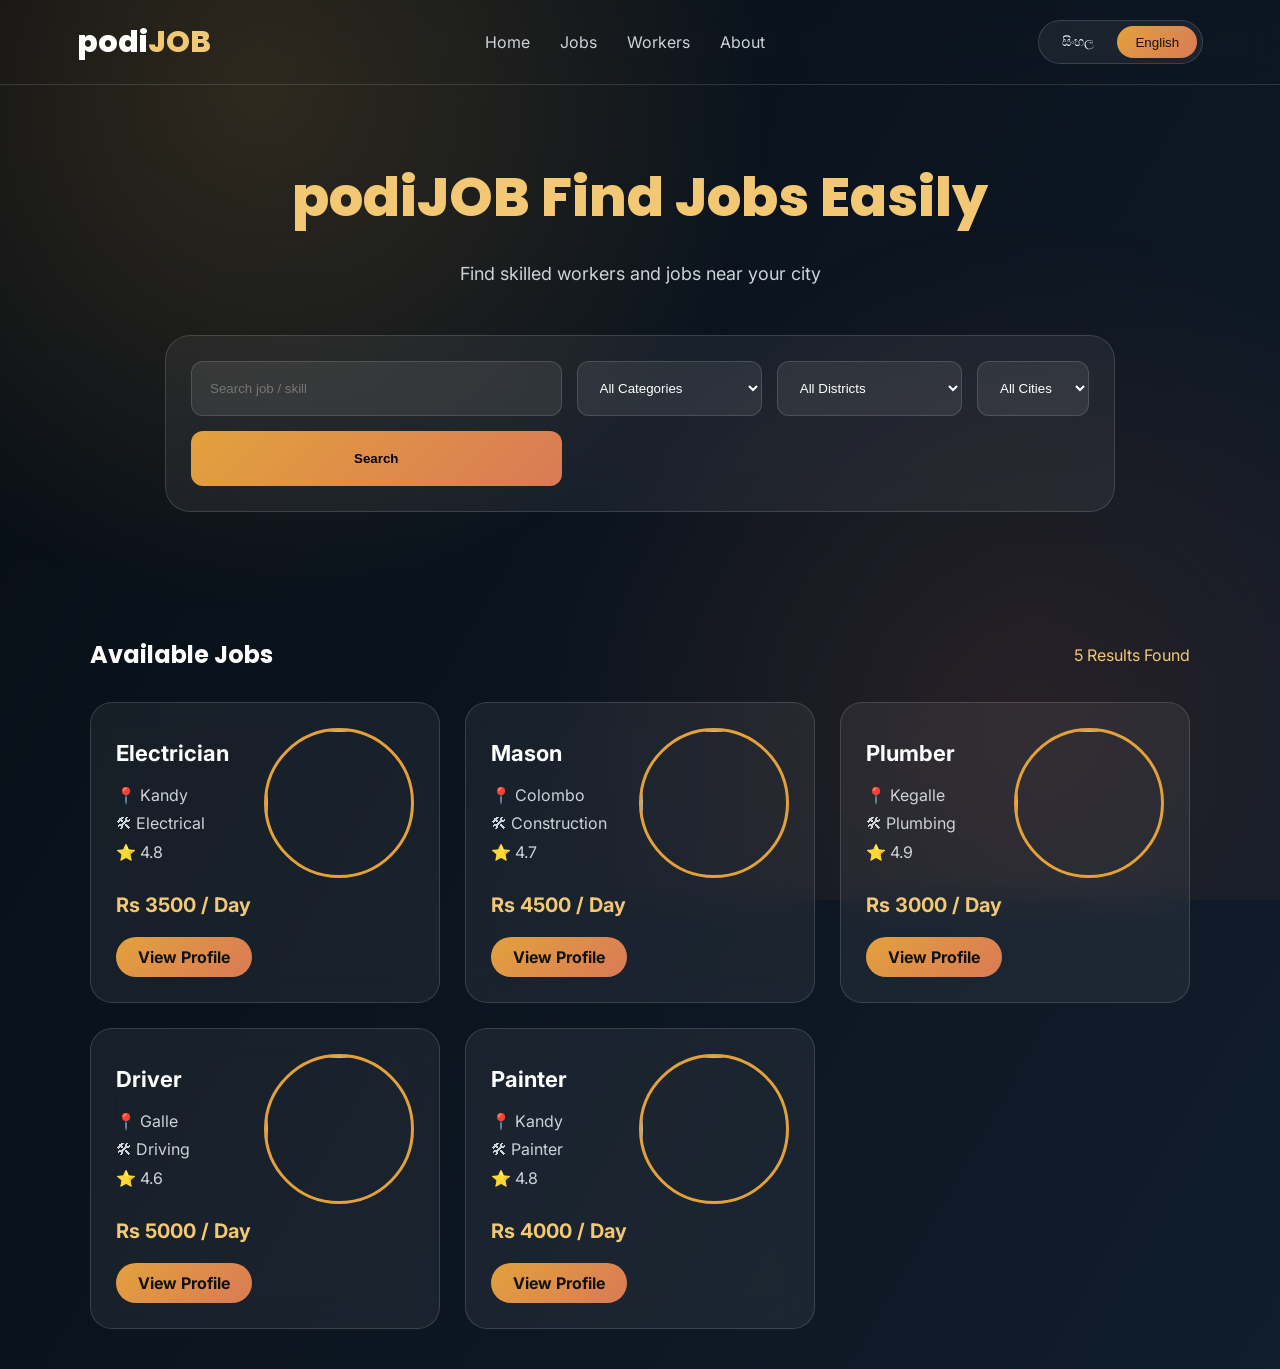
==== index.html @ 26d43921 "ok" ====
<!DOCTYPE html>
<html lang="en">

<head>

    <meta charset="UTF-8">
    <meta name="viewport" content="width=device-width, initial-scale=1.0">

    <title>PodiJob | Find Skilled Workers</title>


    <link rel="preconnect" href="https://fonts.googleapis.com">
    <link rel="preconnect" href="https://fonts.gstatic.com" crossorigin>

    <link
        href="https://fonts.googleapis.com/css2?family=Inter:wght@400;500;600;700&family=Noto+Sans+Sinhala:wght@400;500;600;700;800&family=Poppins:wght@600;700;800&display=swap"
        rel="stylesheet">

        <link rel="icon" type="image/svg+xml" href="logo.svg">

    <style>
        :root {

            --navy: #070d14;
            --navy2: #101d2c;

            --ivory: #f6f2e9;
            --soft: #cdd3d9;

            --amber: #e3a13c;
            --amber-light: #f3c874;

            --brick: #bf5535;

            --border: rgba(255, 255, 255, .14);

        }


        * {

            margin: 0;
            padding: 0;
            box-sizing: border-box;

        }


        body {

            min-height: 100vh;

            font-family: Inter, "Noto Sans Sinhala", sans-serif;

            color: white;

            background:
                linear-gradient(120deg,
                    #070d14,
                    #101d2c);

        }



        body::before {

            content: "";

            position: fixed;

            inset: 0;

            background:
                radial-gradient(circle at 20% 10%,
                    rgba(227, 161, 60, .18),
                    transparent 40%),

                radial-gradient(circle at 80% 80%,
                    rgba(191, 85, 53, .15),
                    transparent 40%);

            z-index: -1;

        }



        /* NAVBAR */


        .navbar {

            height: 85px;

            display: flex;

            align-items: center;

            justify-content: space-between;

            padding: 0 clamp(20px, 6vw, 80px);

            border-bottom: 1px solid var(--border);

            backdrop-filter: blur(15px);

        }



        .logo {

            font-family: Poppins;

            font-size: 30px;

            font-weight: 800;

        }


        .logo span {

            color: var(--amber-light);

        }



        .nav-links {

            display: flex;

            gap: 30px;

        }


        .nav-links a {

            color: var(--soft);

            text-decoration: none;

            transition: .3s;

        }


        .nav-links a:hover {

            color: var(--amber-light);

        }



        .lang {

            display: flex;

            gap: 5px;

            background: rgba(255, 255, 255, .06);

            padding: 5px;

            border-radius: 50px;

            border: 1px solid var(--border);

        }



        .lang button {

            border: none;

            background: none;

            color: white;

            padding: 8px 18px;

            border-radius: 50px;

            cursor: pointer;

        }



        .lang button.active {

            background: linear-gradient(135deg,
                    var(--amber),
                    #d97a56);

            color: #111;

        }




        /* HERO */


        .hero {

            text-align: center;

            padding: 70px 20px 40px;

        }


        .hero h1 {

            font-family: Poppins;

            font-size: clamp(35px, 5vw, 55px);

            font-weight: 800;

        }


        .hero h1 span {

            color: var(--amber-light);

        }



        .hero p {

            margin-top: 20px;

            font-size: 18px;

            color: var(--soft);

            line-height: 1.8;

        }




        /* SEARCH */


        .search-panel {

            max-width: 950px;

            margin: 45px auto;

            padding: 25px;

            display: grid;

            grid-template-columns: 2fr 1fr 1fr auto;

            gap: 15px;

            background: rgba(255, 255, 255, .06);

            border: 1px solid var(--border);

            border-radius: 25px;

            backdrop-filter: blur(20px);

        }



        .search-panel input,
        .search-panel select {

            height: 55px;

            padding: 0 18px;

            border-radius: 12px;

            border: 1px solid var(--border);

            background: rgba(255, 255, 255, .08);

            color: white;

            outline: none;

        }



        .search-panel option {

            background: #101d2c;

        }



        .search-btn {

            height: 55px;

            padding: 0 30px;

            border: none;

            border-radius: 12px;

            cursor: pointer;

            font-weight: 700;

            background: linear-gradient(135deg,
                    var(--amber),
                    #d97a56);

        }




        /* RESULTS */


        .results-section {

            padding: 40px clamp(20px, 7vw, 90px);

        }



        .result-header {

            display: flex;

            justify-content: space-between;

            align-items: center;

            margin-bottom: 30px;

        }


        .result-header h2 {

            font-family: Poppins;

        }



        .result-count {

            color: var(--amber-light);

        }




        .jobs-grid {

            display: grid;

            grid-template-columns: repeat(3, 1fr);

            gap: 25px;

        }




        .job-card {

            padding: 25px;

            background: rgba(255, 255, 255, .06);

            border: 1px solid var(--border);

            border-radius: 22px;

            backdrop-filter: blur(15px);

        }



        /* IMAGE RIGHT SIDE */


        .job-top {

            display: flex;

            justify-content: space-between;

            align-items: center;

            gap: 15px;

        }



        .job-info {

            flex: 1;

        }



        .job-card h3 {

            font-size: 22px;

        }



        .worker-image {

            width: 150px;

            height: 150px;

            border-radius: 50%;

            object-fit: cover;

            border: 3px solid var(--amber);

        }



        .job-meta {

            margin-top: 15px;

            line-height: 1.8;

            color: var(--soft);

        }



        .price {

            margin-top: 15px;

            font-size: 20px;

            font-weight: 700;

            color: var(--amber-light);

        }



        .profile-btn {

            display: inline-block;

            margin-top: 20px;

            padding: 10px 22px;

            border-radius: 30px;

            background: linear-gradient(135deg,
                    var(--amber),
                    #d97a56);

            color: #111;

            font-weight: 700;

            text-decoration: none;

        }





        @media(max-width:1000px) {

            .search-panel {

                grid-template-columns: 1fr;

            }


            .jobs-grid {

                grid-template-columns: repeat(2, 1fr);

            }

        }



        @media(max-width:650px) {


            .nav-links {

                display: none;

            }


            .jobs-grid {

                grid-template-columns: 1fr;

            }


        }
    </style>

</head>


<body>



    <header class="navbar">

        <div class="logo">
            podi<span>JOB</span>
        </div>

        <nav class="nav-links">
            <a data-si="මුල් පිටුව" data-en="Home">Home</a>
            <a data-si="රැකියා" data-en="Jobs">Jobs</a>
            <a data-si="සේවකයින්" data-en="Workers">Workers</a>
            <a data-si="අප ගැන" data-en="About">About</a>
        </nav>

        <div class="lang">
            <button onclick="changeLanguage('si')">සිංහල</button>
            <button class="active" onclick="changeLanguage('en')">English</button>
        </div>

    </header>


    <section class="hero">

        <h1>
            <span>podiJOB</span>

            <span id="heroTitle" data-si="එකෙන් රැකියා සොයන්න" data-en="Find Jobs Easily">
                Find Jobs Easily
            </span>
        </h1>

        <p id="heroDesc" data-si="ඔබට අවශ්‍ය සේවකයන් පහසුවෙන් සොයාගන්න"
            data-en="Find skilled workers and jobs near your city">
            Find skilled workers and jobs near your city
        </p>


        <div class="search-panel">

            <input id="searchInput" data-si="රැකියාව සොයන්න" data-en="Search job / skill"
                placeholder="Search job / skill">


            <select id="category">

                <option value="All" data-si="සියලුම කාණ්ඩ" data-en="All Categories">
                    All Categories
                </option>

                <option value="Construction" data-si="පෙදරේරු" data-en="Construction">
                    Construction
                </option>

                <option value="Painter" data-si="පින්තාරු කාර්මික" data-en="Painter">
                    Painter
                </option>

                <option value="Electrical" data-si="විදුලි කාර්මික" data-en="Electrical">
                    Electrical
                </option>

                <option value="Plumbing" data-si="ජලනල කාර්මික" data-en="Plumber">
                    Plumber
                </option>

                <option value="Driving" data-si="රියදුරු" data-en="Driver">
                    Driver
                </option>

            </select>

            
            <select id="district">

                <option value="All" data-si="සියලුම දිස්ත්‍රික්ක" data-en="All Districts">
                    All Districts
                </option>

                <option value="Kandy" data-si="මහනුවර" data-en="Kandy">
                    Kandy
                </option>

                <option value="Kegalle" data-si="කෑගල්ල" data-en="Kegalle">
                    Kegalle
                </option>

                <option value="Galle" data-si="ගාල්ල" data-en="Galle">
                    Galle
                </option>

                <option value="Colombo" data-si="කොළඹ" data-en="Colombo">
                    Colombo
                </option>

            </select>


            <select id="city">

                <option value="All" data-si="සියලුම නගර" data-en="All Cities">
                    All Cities
                </option>

                <option value="Kandy" data-si="මහනුවර" data-en="Kandy">
                    Kandy
                </option>

                <option value="Kegalle" data-si="කෑගල්ල" data-en="Kegalle">
                    Kegalle
                </option>

                <option value="Galle" data-si="ගාල්ල" data-en="Galle">
                    Galle
                </option>

                <option value="Colombo" data-si="කොළඹ" data-en="Colombo">
                    Colombo
                </option>

            </select>


            <button class="search-btn" id="searchText"  data-si="සොයන්න" data-en="Search">
                Search
            </button>

        </div>

    </section>


    <section class="results-section">

        <div class="result-header">

            <h2 id="resultTitle" data-si="ලබාගත හැකි රැකියා" data-en="Available Jobs">
                Available Jobs
            </h2>

            <div class="result-count"></div>

        </div>

        <div class="jobs-grid"></div>

    </section>





    <script>


        const jobs = [

            {
                title: "Electrician",
                sinhala: "විදුලි කාර්මික",
                category: "Electrical",
                categorySi: "විදුලි කාර්මික",
                city: "Kandy",
                location: "මහනුවර",
                price: "Rs 3500 / Day",
                image: "https://randomuser.me/api/portraits/men/45.jpg",
                rating: "4.8"
            },


            {
                title: "Mason",
                sinhala: "පෙදරේරු",
                category: "Construction",
                categorySi: "ඉදිකිරීම්",
                city: "Colombo",
                location: "කොළඹ",
                price: "Rs 4500 / Day",
                image: "https://randomuser.me/api/portraits/men/32.jpg",
                rating: "4.7"
            },


            {
                title: "Plumber",
                sinhala: "ජලනල කාර්මික",
                category: "Plumbing",
                categorySi: "ජලනල කාර්මික",
                city: "Kegalle",
                location: "කෑගල්ල",
                price: "Rs 3000 / Day",
                image: "https://randomuser.me/api/portraits/men/12.jpg",
                rating: "4.9"
            },


            {
                title: "Driver",
                sinhala: "රියදුරු",
                category: "Driving",
                categorySi: "රියදුරු",
                city: "Galle",
                location: "ගාල්ල",
                price: "Rs 5000 / Day",
                image: "https://randomuser.me/api/portraits/men/65.jpg",
                rating: "4.6"
            },


            {
                title: "Painter",
                sinhala: "පින්තාරු කාර්මික",
                category: "Painter",
                categorySi: "පින්තාරු කාර්මික",
                city: "Kandy",
                location: "මහනුවර",
                price: "Rs 4000 / Day",
                image: "https://randomuser.me/api/portraits/men/75.jpg",
                rating: "4.8"
            }


        ];




        let language = "en";



        const grid = document.querySelector(".jobs-grid");

        const count = document.querySelector(".result-count");

        const searchInput = document.querySelector("#searchInput");

        const category = document.querySelector("#category");

        const city = document.querySelector("#city");







        function loadJobs(data) {


            grid.innerHTML = "";


            count.innerHTML =
                `${data.length} ${language === "si"
                    ? "ප්‍රතිඵල හමු විය"
                    : "Results Found"
                }`;





            data.forEach(job => {


                grid.innerHTML += `


<div class="job-card">


<div class="job-top">


<div class="job-info">


<h3>

${language === "si"
                        ? job.sinhala
                        : job.title
                    }

</h3>



<div class="job-meta">


📍

${language === "si"
                        ? job.location
                        : job.city
                    }


<br>


🛠

${language === "si"
                        ? job.categorySi
                        : job.category
                    }


<br>


⭐ ${job.rating}


</div>


</div>




<img 
src="${job.image}"
class="worker-image">



</div>




<div class="price">

${job.price}

</div>




<a href="#" class="profile-btn">

${language === "si"
                        ? "Profile බලන්න"
                        : "View Profile"
                    }

</a>



</div>



`;


            });


        }









        function searchJobs() {


            let text =
                searchInput.value.toLowerCase();



            let selectedCategory =
                category.value;



            let selectedCity =
                city.value;




            let result =
                jobs.filter(job => {


                    let textMatch =

                        job.title.toLowerCase()
                            .includes(text)

                        ||

                        job.sinhala.includes(text);




                    let categoryMatch =

                        selectedCategory.includes("All")
                        ||
                        selectedCategory.includes("සියලු")
                        ||
                        job.category === selectedCategory;




                    let cityMatch =

                        selectedCity.includes("All")
                        ||
                        selectedCity.includes("සියලු")
                        ||
                        job.city === selectedCity;



                    return textMatch &&
                        categoryMatch &&
                        cityMatch;


                });



            loadJobs(result);


        }








        document.querySelector(".search-btn")
            .addEventListener(
                "click",
                searchJobs
            );




        searchInput.addEventListener(
            "keyup",
            function (e) {

                if (e.key === "Enter") {

                    searchJobs();

                }

            });









        function changeLanguage(lang) {


            language = lang;



            document.querySelectorAll("[data-si]")
                .forEach(el => {


                    if (el.tagName === "INPUT") {


                        el.placeholder =
                            lang === "si"
                                ? el.dataset.si
                                : el.dataset.en;


                    }

                    else {


                        el.innerHTML =
                            lang === "si"
                                ? el.dataset.si
                                : el.dataset.en;


                    }


                });





            document.querySelectorAll(".lang button")
                .forEach(btn => {

                    btn.classList.remove("active");

                });



            event.target.classList.add("active");



            loadJobs(jobs);


        }






        loadJobs(jobs);



    </script>


</body>

</html>
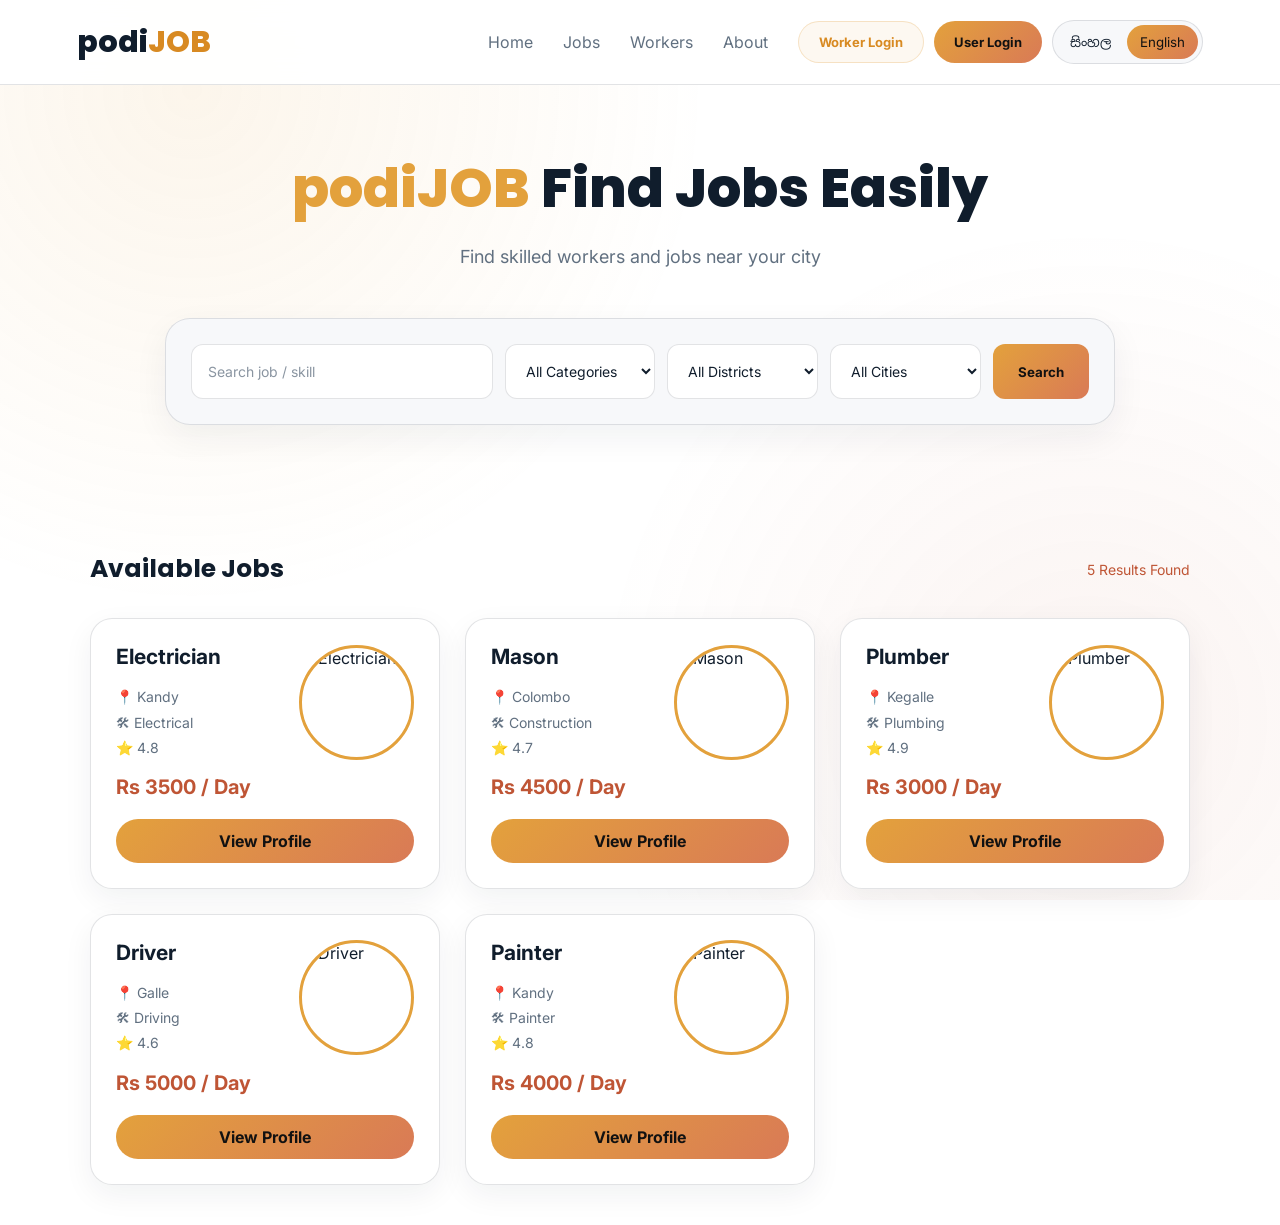
==== commit 588f66d8: "Update index.html" ====
--- a/index.html
+++ b/index.html
@@ -2,12 +2,10 @@
 <html lang="en">
 
 <head>
-
     <meta charset="UTF-8">
     <meta name="viewport" content="width=device-width, initial-scale=1.0">
 
     <title>PodiJob | Find Skilled Workers</title>
-
 
     <link rel="preconnect" href="https://fonts.googleapis.com">
     <link rel="preconnect" href="https://fonts.gstatic.com" crossorigin>
@@ -16,538 +14,1368 @@
         href="https://fonts.googleapis.com/css2?family=Inter:wght@400;500;600;700&family=Noto+Sans+Sinhala:wght@400;500;600;700;800&family=Poppins:wght@600;700;800&display=swap"
         rel="stylesheet">
 
-        <link rel="icon" type="image/svg+xml" href="logo.svg">
-
     <style>
         :root {
-
             --navy: #070d14;
             --navy2: #101d2c;
-
             --ivory: #f6f2e9;
-            --soft: #cdd3d9;
-
+            --soft: #617080;
             --amber: #e3a13c;
-            --amber-light: #f3c874;
-
+            --amber-light: #d88a22;
             --brick: #bf5535;
-
-            --border: rgba(255, 255, 255, .14);
-
-        }
-
+            --border: rgba(16, 29, 44, .12);
+
+            --text-dark: #101d2c;
+            --text-soft: #617080;
+            --white: #ffffff;
+            --light-bg: #f7f8fa;
+        }
 
         * {
-
             margin: 0;
             padding: 0;
             box-sizing: border-box;
-
-        }
-
-
+        }
+
+        html,
         body {
-
+            width: 100%;
+            min-height: 100%;
+            overflow-x: hidden;
+        }
+
+        body {
             min-height: 100vh;
-
             font-family: Inter, "Noto Sans Sinhala", sans-serif;
-
-            color: white;
-
+            color: var(--text-dark);
+            background: #ffffff;
+        }
+
+        body::before {
+            content: "";
+            position: fixed;
+            inset: 0;
             background:
-                linear-gradient(120deg,
-                    #070d14,
-                    #101d2c);
-
-        }
-
-
-
-        body::before {
-
-            content: "";
-
-            position: fixed;
-
-            inset: 0;
-
-            background:
-                radial-gradient(circle at 20% 10%,
-                    rgba(227, 161, 60, .18),
-                    transparent 40%),
-
-                radial-gradient(circle at 80% 80%,
-                    rgba(191, 85, 53, .15),
-                    transparent 40%);
-
+                radial-gradient(circle at 15% 10%,
+                    rgba(227, 161, 60, .10),
+                    transparent 38%),
+                radial-gradient(circle at 85% 80%,
+                    rgba(191, 85, 53, .07),
+                    transparent 38%);
             z-index: -1;
-
-        }
-
-
-
-        /* NAVBAR */
-
+            pointer-events: none;
+        }
+
+        body.modal-open {
+            overflow: hidden;
+        }
+
+        button,
+        input,
+        select {
+            font-family: inherit;
+        }
+
+        button {
+            -webkit-tap-highlight-color: transparent;
+        }
+
+        /* =========================================
+           NAVBAR
+        ========================================= */
 
         .navbar {
-
-            height: 85px;
-
+            width: 100%;
+            min-height: 85px;
             display: flex;
-
             align-items: center;
-
             justify-content: space-between;
-
-            padding: 0 clamp(20px, 6vw, 80px);
-
+            padding: 0 clamp(15px, 6vw, 80px);
             border-bottom: 1px solid var(--border);
-
+            background: rgba(255, 255, 255, .94);
             backdrop-filter: blur(15px);
-
-        }
-
-
+            position: relative;
+            z-index: 100;
+        }
 
         .logo {
-
-            font-family: Poppins;
-
+            font-family: Poppins, sans-serif;
             font-size: 30px;
-
             font-weight: 800;
-
-        }
-
+            white-space: nowrap;
+            flex-shrink: 0;
+            color: var(--text-dark);
+        }
 
         .logo span {
-
             color: var(--amber-light);
-
-        }
-
-
+        }
 
         .nav-links {
-
             display: flex;
-
+            align-items: center;
             gap: 30px;
-
-        }
-
+            margin-left: auto;
+            margin-right: 30px;
+        }
 
         .nav-links a {
-
-            color: var(--soft);
-
+            color: var(--text-soft);
             text-decoration: none;
-
             transition: .3s;
-
-        }
-
+            cursor: pointer;
+            white-space: nowrap;
+        }
 
         .nav-links a:hover {
-
-            color: var(--amber-light);
-
-        }
-
-
-
-        .lang {
-
+            color: var(--amber);
+        }
+
+        .nav-right {
             display: flex;
-
-            gap: 5px;
-
-            background: rgba(255, 255, 255, .06);
-
-            padding: 5px;
-
-            border-radius: 50px;
-
-            border: 1px solid var(--border);
-
-        }
-
-
-
-        .lang button {
-
+            align-items: center;
+            justify-content: flex-end;
+            gap: 10px;
+            flex-shrink: 0;
+        }
+
+        /* =========================================
+           NAV BUTTONS
+        ========================================= */
+
+        .user-login-btn,
+        .worker-login-btn {
+            height: 42px;
+            padding: 0 20px;
+            border-radius: 30px;
+            cursor: pointer;
+            font-weight: 700;
+            font-size: 13px;
+            white-space: nowrap;
+            display: inline-flex;
+            align-items: center;
+            justify-content: center;
+            text-align: center;
+            line-height: 1;
+            flex-shrink: 0;
+            transition: .3s;
+        }
+
+        .user-login-btn {
             border: none;
-
-            background: none;
-
-            color: white;
-
-            padding: 8px 18px;
-
-            border-radius: 50px;
-
-            cursor: pointer;
-
-        }
-
-
-
-        .lang button.active {
-
+            color: #111;
             background: linear-gradient(135deg,
                     var(--amber),
                     #d97a56);
-
-            color: #111;
-
-        }
-
-
-
-
-        /* HERO */
-
-
-        .hero {
-
+        }
+
+        .user-login-btn:hover {
+            filter: brightness(1.08);
+            transform: translateY(-1px);
+        }
+
+        .worker-login-btn {
+            color: var(--amber-light);
+            background: rgba(227, 161, 60, .07);
+            border: 1px solid rgba(227, 161, 60, .25);
+        }
+
+        .worker-login-btn:hover {
+            background: rgba(227, 161, 60, .12);
+            border-color: var(--amber);
+            transform: translateY(-1px);
+        }
+
+        /* =========================================
+           PROFILE
+        ========================================= */
+
+        .nav-profile {
+            display: none;
+            align-items: center;
+            gap: 10px;
+            position: relative;
+            flex-shrink: 0;
+        }
+
+        .nav-profile.show {
+            display: flex;
+        }
+
+        .nav-profile-circle {
+            width: 44px;
+            height: 44px;
+            border-radius: 50%;
+            border: 2px solid var(--amber);
+            overflow: hidden;
+            cursor: pointer;
+            display: flex;
+            align-items: center;
+            justify-content: center;
+            background: #f7f8fa;
+            flex-shrink: 0;
+        }
+
+        .nav-profile-circle img {
+            width: 100%;
+            height: 100%;
+            object-fit: cover;
+            display: none;
+        }
+
+        .nav-profile-icon {
+            font-size: 20px;
+            color: var(--text-soft);
+        }
+
+        .nav-profile-name {
+            font-size: 14px;
+            font-weight: 600;
+            color: var(--text-soft);
+            max-width: 120px;
+            overflow: hidden;
+            text-overflow: ellipsis;
+            white-space: nowrap;
+        }
+
+        .nav-profile-menu {
+            position: absolute;
+            top: 54px;
+            right: 0;
+            min-width: 170px;
+            background: #ffffff;
+            border: 1px solid var(--border);
+            border-radius: 14px;
+            box-shadow: 0 15px 40px rgba(16, 29, 44, .16);
+            backdrop-filter: blur(20px);
+            padding: 8px;
+            display: none;
+            flex-direction: column;
+            gap: 4px;
+            z-index: 9999;
+        }
+
+        .nav-profile-menu.show {
+            display: flex;
+        }
+
+        .nav-profile-menu button {
+            width: 100%;
+            border: none;
+            background: none;
+            color: var(--text-soft);
+            text-align: left;
+            padding: 11px 12px;
+            border-radius: 8px;
+            cursor: pointer;
+            font-size: 14px;
+            font-family: inherit;
+            transition: .2s;
+        }
+
+        .nav-profile-menu button:hover {
+            background: #f7f8fa;
+            color: var(--brick);
+        }
+
+        /* =========================================
+           LANGUAGE
+        ========================================= */
+
+        .lang {
+            display: flex;
+            align-items: center;
+            gap: 3px;
+            background: #f7f8fa;
+            padding: 4px;
+            border-radius: 50px;
+            border: 1px solid var(--border);
+            flex-shrink: 0;
+        }
+
+        .lang button {
+            border: none;
+            background: none;
+            color: var(--text-dark);
+            height: 34px;
+            padding: 0 13px;
+            border-radius: 50px;
+            cursor: pointer;
+            display: inline-flex;
+            align-items: center;
+            justify-content: center;
             text-align: center;
-
-            padding: 70px 20px 40px;
-
-        }
-
-
-        .hero h1 {
-
-            font-family: Poppins;
-
-            font-size: clamp(35px, 5vw, 55px);
-
-            font-weight: 800;
-
-        }
-
-
-        .hero h1 span {
-
-            color: var(--amber-light);
-
-        }
-
-
-
-        .hero p {
-
-            margin-top: 20px;
-
-            font-size: 18px;
-
-            color: var(--soft);
-
-            line-height: 1.8;
-
-        }
-
-
-
-
-        /* SEARCH */
-
-
-        .search-panel {
-
-            max-width: 950px;
-
-            margin: 45px auto;
-
-            padding: 25px;
-
-            display: grid;
-
-            grid-template-columns: 2fr 1fr 1fr auto;
-
-            gap: 15px;
-
-            background: rgba(255, 255, 255, .06);
-
-            border: 1px solid var(--border);
-
-            border-radius: 25px;
-
-            backdrop-filter: blur(20px);
-
-        }
-
-
-
-        .search-panel input,
-        .search-panel select {
-
-            height: 55px;
-
-            padding: 0 18px;
-
-            border-radius: 12px;
-
-            border: 1px solid var(--border);
-
-            background: rgba(255, 255, 255, .08);
-
-            color: white;
-
-            outline: none;
-
-        }
-
-
-
-        .search-panel option {
-
-            background: #101d2c;
-
-        }
-
-
-
-        .search-btn {
-
-            height: 55px;
-
-            padding: 0 30px;
-
-            border: none;
-
-            border-radius: 12px;
-
-            cursor: pointer;
-
-            font-weight: 700;
-
+            white-space: nowrap;
+            transition: .25s;
+        }
+
+        .lang button.active {
             background: linear-gradient(135deg,
                     var(--amber),
                     #d97a56);
-
-        }
-
-
-
-
-        /* RESULTS */
-
-
-        .results-section {
-
-            padding: 40px clamp(20px, 7vw, 90px);
-
-        }
-
-
-
-        .result-header {
-
-            display: flex;
-
-            justify-content: space-between;
-
-            align-items: center;
-
-            margin-bottom: 30px;
-
-        }
-
-
-        .result-header h2 {
-
-            font-family: Poppins;
-
-        }
-
-
-
-        .result-count {
-
-            color: var(--amber-light);
-
-        }
-
-
-
-
-        .jobs-grid {
-
+            color: #111;
+        }
+
+        /* =========================================
+           HERO
+        ========================================= */
+
+        .hero {
+            width: 100%;
+            text-align: center;
+            padding: 70px 20px 40px;
+        }
+
+        .hero h1 {
+            font-family: Poppins, sans-serif;
+            font-size: clamp(35px, 5vw, 55px);
+            font-weight: 800;
+            line-height: 1.2;
+            color: var(--text-dark);
+        }
+
+        .hero h1 span:first-child {
+            color: var(--amber);
+        }
+
+        .hero p {
+            max-width: 700px;
+            margin: 20px auto 0;
+            font-size: 18px;
+            color: var(--text-soft);
+            line-height: 1.8;
+        }
+
+        /* =========================================
+   SKILL / JOB CATEGORY SELECT
+   ========================================= */
+
+        .auth-field select {
+            width: 100%;
+            height: 52px;
+
+            padding: 0 48px 0 16px;
+
+            border-radius: 12px;
+
+            border: 1px solid var(--border);
+
+            background-color: #ffffff;
+
+            color: var(--navy);
+
+            outline: none;
+
+            font-size: 14.5px;
+
+            font-family: inherit;
+
+            cursor: pointer;
+
+            transition:
+                border-color .25s ease,
+                box-shadow .25s ease,
+                background-color .25s ease;
+
+            appearance: none;
+            -webkit-appearance: none;
+
+            /* Keep existing amber arrow */
+            background-image:
+                linear-gradient(45deg,
+                    transparent 50%,
+                    var(--amber-light) 50%),
+                linear-gradient(135deg,
+                    var(--amber-light) 50%,
+                    transparent 50%);
+
+            background-position:
+                calc(100% - 21px) 22px,
+                calc(100% - 15px) 22px;
+
+            background-size:
+                6px 6px,
+                6px 6px;
+
+            background-repeat: no-repeat;
+        }
+
+        /* Hover */
+        .auth-field select:hover {
+            border-color: rgba(227, 161, 60, .55);
+
+            background-color: #ffffff;
+        }
+
+        /* Focus */
+        .auth-field select:focus {
+            border-color: var(--amber);
+
+            background-color: #ffffff;
+
+            box-shadow:
+                0 0 0 3px rgba(227, 161, 60, .12);
+        }
+
+        /* Placeholder */
+        .auth-field select:invalid {
+            color: var(--soft);
+        }
+
+        /* Options */
+        .auth-field select option {
+            background: #ffffff;
+
+            color: var(--navy);
+
+            font-family: inherit;
+        }
+
+        /* Selected option */
+        .auth-field select option:checked {
+            background: var(--amber);
+
+            color: #111;
+        }
+
+        /* =========================================
+           SEARCH
+        ========================================= */
+
+        .search-panel {
+            width: min(950px, calc(100% - 20px));
+            margin: 45px auto;
+            padding: 25px;
             display: grid;
-
-            grid-template-columns: repeat(3, 1fr);
-
-            gap: 25px;
-
-        }
-
-
-
-
-        .job-card {
-
-            padding: 25px;
-
-            background: rgba(255, 255, 255, .06);
-
+            grid-template-columns: 2fr 1fr 1fr 1fr auto;
+            gap: 12px;
+            background: #f7f8fa;
             border: 1px solid var(--border);
-
-            border-radius: 22px;
-
-            backdrop-filter: blur(15px);
-
-        }
-
-
-
-        /* IMAGE RIGHT SIDE */
-
-
-        .job-top {
-
-            display: flex;
-
-            justify-content: space-between;
-
-            align-items: center;
-
-            gap: 15px;
-
-        }
-
-
-
-        .job-info {
-
-            flex: 1;
-
-        }
-
-
-
-        .job-card h3 {
-
-            font-size: 22px;
-
-        }
-
-
-
-        .worker-image {
-
-            width: 150px;
-
-            height: 150px;
-
-            border-radius: 50%;
-
-            object-fit: cover;
-
-            border: 3px solid var(--amber);
-
-        }
-
-
-
-        .job-meta {
-
-            margin-top: 15px;
-
-            line-height: 1.8;
-
-            color: var(--soft);
-
-        }
-
-
-
-        .price {
-
-            margin-top: 15px;
-
-            font-size: 20px;
-
+            border-radius: 25px;
+            box-shadow: 0 12px 35px rgba(16, 29, 44, .06);
+            backdrop-filter: blur(20px);
+        }
+
+        .search-panel input,
+        .search-panel select {
+            width: 100%;
+            min-width: 0;
+            height: 55px;
+            padding: 0 16px;
+            border-radius: 12px;
+            border: 1px solid var(--border);
+            background: #ffffff;
+            color: var(--text-dark);
+            outline: none;
+            font-size: 14px;
+        }
+
+        .search-panel input::placeholder {
+            color: #8a95a1;
+        }
+
+        .search-panel input:focus,
+        .search-panel select:focus {
+            border-color: var(--amber);
+            box-shadow: 0 0 0 3px rgba(227, 161, 60, .10);
+        }
+
+        .search-panel option {
+            background: #ffffff;
+            color: var(--text-dark);
+        }
+
+        .search-btn {
+            height: 55px;
+            padding: 0 25px;
+            border: none;
+            border-radius: 12px;
+            cursor: pointer;
             font-weight: 700;
-
-            color: var(--amber-light);
-
-        }
-
-
-
-        .profile-btn {
-
-            display: inline-block;
-
-            margin-top: 20px;
-
-            padding: 10px 22px;
-
-            border-radius: 30px;
-
             background: linear-gradient(135deg,
                     var(--amber),
                     #d97a56);
-
             color: #111;
-
+            display: inline-flex;
+            align-items: center;
+            justify-content: center;
+            text-align: center;
+            white-space: nowrap;
+            transition: .3s;
+        }
+
+        .search-btn:hover {
+            filter: brightness(1.08);
+        }
+
+        /* =========================================
+           RESULTS
+        ========================================= */
+
+        .results-section {
+            width: 100%;
+            padding: 40px clamp(15px, 7vw, 90px);
+        }
+
+        .result-header {
+            display: flex;
+            justify-content: space-between;
+            align-items: center;
+            gap: 15px;
+            margin-bottom: 30px;
+        }
+
+        .result-header h2 {
+            font-family: Poppins, sans-serif;
+            font-size: 25px;
+            color: var(--text-dark);
+        }
+
+        .result-count {
+            color: var(--brick);
+            font-size: 14px;
+        }
+
+        .jobs-grid {
+            display: grid;
+            grid-template-columns: repeat(3, minmax(0, 1fr));
+            gap: 25px;
+        }
+
+        .job-card {
+            min-width: 0;
+            padding: 25px;
+            background: #ffffff;
+            border: 1px solid var(--border);
+            border-radius: 22px;
+            box-shadow: 0 10px 30px rgba(16, 29, 44, .06);
+            backdrop-filter: blur(15px);
+            overflow: hidden;
+            transition: .3s;
+        }
+
+        .job-card:hover {
+            transform: translateY(-4px);
+            border-color: rgba(227, 161, 60, .45);
+            box-shadow: 0 15px 35px rgba(16, 29, 44, .10);
+        }
+
+        .job-top {
+            min-width: 0;
+            display: flex;
+            justify-content: space-between;
+            align-items: center;
+            gap: 15px;
+        }
+
+        .job-info {
+            min-width: 0;
+            flex: 1;
+        }
+
+        .job-card h3 {
+            font-size: 21px;
+            color: var(--text-dark);
+            overflow-wrap: anywhere;
+        }
+
+        .worker-image {
+            width: 115px;
+            height: 115px;
+            border-radius: 50%;
+            object-fit: cover;
+            border: 3px solid var(--amber);
+            flex-shrink: 0;
+        }
+
+        .job-meta {
+            margin-top: 15px;
+            line-height: 1.8;
+            color: var(--text-soft);
+            font-size: 14px;
+        }
+
+        .price {
+            margin-top: 15px;
+            font-size: 20px;
             font-weight: 700;
-
+            color: var(--brick);
+        }
+
+        .profile-btn {
+            width: 100%;
+            height: 44px;
+            margin-top: 20px;
+            padding: 0 22px;
+            border-radius: 30px;
+            background: linear-gradient(135deg,
+                    var(--amber),
+                    #d97a56);
+            color: #111;
+            font-weight: 700;
             text-decoration: none;
-
-        }
-
-
-
-
-
-        @media(max-width:1000px) {
+            display: inline-flex;
+            align-items: center;
+            justify-content: center;
+            text-align: center;
+            transition: .3s;
+        }
+
+        .profile-btn:hover {
+            filter: brightness(1.08);
+            transform: translateY(-1px);
+        }
+
+        /* =========================================
+           AUTH OVERLAY
+        ========================================= */
+
+        .auth-overlay {
+            position: fixed;
+            inset: 0;
+            background: rgba(16, 29, 44, .38);
+            backdrop-filter: blur(6px);
+            display: flex;
+            align-items: center;
+            justify-content: center;
+            padding: 20px;
+            z-index: 99999;
+            opacity: 0;
+            visibility: hidden;
+            transition: opacity .3s ease, visibility .3s ease;
+        }
+
+        .auth-overlay.show {
+            opacity: 1;
+            visibility: visible;
+        }
+
+        .auth-modal {
+            width: min(460px, calc(100vw - 30px));
+            max-height: 88vh;
+            overflow-y: auto;
+            background: #ffffff;
+            border: 1px solid var(--border);
+            border-radius: 26px;
+            box-shadow: 0 25px 70px rgba(16, 29, 44, .22);
+            backdrop-filter: blur(25px);
+            padding: 35px 32px 32px;
+            position: relative;
+            transform: scale(.9) translateY(15px);
+            opacity: 0;
+            transition:
+                transform .35s cubic-bezier(.2, .8, .2, 1),
+                opacity .3s ease;
+        }
+
+        .auth-overlay.show .auth-modal {
+            transform: scale(1) translateY(0);
+            opacity: 1;
+        }
+
+        .auth-close {
+            position: absolute;
+            top: 18px;
+            right: 20px;
+            width: 36px;
+            height: 36px;
+            border-radius: 50%;
+            border: 1px solid var(--border);
+            background: #f7f8fa;
+            color: var(--text-soft);
+            font-size: 20px;
+            line-height: 1;
+            cursor: pointer;
+            display: flex;
+            align-items: center;
+            justify-content: center;
+            transition: .25s;
+        }
+
+        .auth-close:hover {
+            background: linear-gradient(135deg,
+                    var(--amber),
+                    #d97a56);
+            color: #111;
+            border-color: transparent;
+        }
+
+        .auth-header {
+            text-align: center;
+            margin-bottom: 26px;
+        }
+
+        .auth-header h2 {
+            font-family: Poppins, sans-serif;
+            font-size: 26px;
+            font-weight: 800;
+            line-height: 1.35;
+            color: var(--text-dark);
+        }
+
+        .auth-header h2 span {
+            color: var(--amber);
+        }
+
+        .auth-header p {
+            margin-top: 10px;
+            color: var(--text-soft);
+            font-size: 14px;
+            line-height: 1.6;
+        }
+
+        /* =========================================
+           AUTH TABS
+        ========================================= */
+
+        .auth-tabs {
+            width: 100%;
+            display: flex;
+            gap: 8px;
+            background: #f7f8fa;
+            border: 1px solid var(--border);
+            padding: 6px;
+            border-radius: 50px;
+            margin-bottom: 26px;
+        }
+
+        .auth-tab-btn {
+            flex: 1;
+            min-width: 0;
+            height: 43px;
+            border: none;
+            background: none;
+            color: var(--text-soft);
+            padding: 0 10px;
+            border-radius: 50px;
+            font-weight: 700;
+            font-size: 14px;
+            cursor: pointer;
+            display: flex;
+            align-items: center;
+            justify-content: center;
+            text-align: center;
+            transition: .3s;
+        }
+
+        .auth-tab-btn.active {
+            background: linear-gradient(135deg,
+                    var(--amber),
+                    #d97a56);
+            color: #111;
+        }
+
+        /* =========================================
+           AUTH FORM
+        ========================================= */
+
+        .auth-form {
+            display: none;
+            flex-direction: column;
+            gap: 16px;
+            animation: authFadeIn .35s ease;
+        }
+
+        .auth-form.active {
+            display: flex;
+        }
+
+        @keyframes authFadeIn {
+            from {
+                opacity: 0;
+                transform: translateY(8px);
+            }
+
+            to {
+                opacity: 1;
+                transform: translateY(0);
+            }
+        }
+
+        .auth-field {
+            width: 100%;
+            display: flex;
+            flex-direction: column;
+            gap: 8px;
+        }
+
+        .auth-field label {
+            font-size: 13.5px;
+            color: #435364;
+            font-weight: 600;
+        }
+
+        .auth-field input {
+            width: 100%;
+            min-width: 0;
+            height: 52px;
+            padding: 0 16px;
+            border-radius: 12px;
+            border: 1px solid var(--border);
+            background: #f8f9fa;
+            color: var(--text-dark);
+            outline: none;
+            font-size: 14.5px;
+            font-family: inherit;
+            transition: .25s;
+        }
+
+        .auth-field input::placeholder {
+            color: #8a95a1;
+        }
+
+        .auth-field input:focus {
+            border-color: var(--amber);
+            background: #ffffff;
+            box-shadow: 0 0 0 3px rgba(227, 161, 60, .10);
+        }
+
+        .auth-row {
+            width: 100%;
+            display: flex;
+            align-items: center;
+            justify-content: space-between;
+            gap: 10px;
+            font-size: 13.5px;
+            color: var(--text-soft);
+        }
+
+        .auth-remember {
+            display: flex;
+            align-items: center;
+            gap: 8px;
+            cursor: pointer;
+        }
+
+        .auth-remember input {
+            width: 16px;
+            height: 16px;
+            accent-color: var(--amber);
+            flex-shrink: 0;
+        }
+
+        .auth-row a {
+            color: var(--brick);
+            text-decoration: none;
+            white-space: nowrap;
+        }
+
+        .auth-row a:hover {
+            text-decoration: underline;
+        }
+
+        .auth-submit {
+            width: 100%;
+            height: 54px;
+            border: none;
+            border-radius: 12px;
+            cursor: pointer;
+            font-weight: 700;
+            font-size: 15px;
+            color: #111;
+            margin-top: 6px;
+            background: linear-gradient(135deg,
+                    var(--amber),
+                    #d97a56);
+            display: flex;
+            align-items: center;
+            justify-content: center;
+            text-align: center;
+            transition: .3s;
+        }
+
+        .auth-submit:hover {
+            filter: brightness(1.08);
+            transform: translateY(-1px);
+        }
+
+        /* =========================================
+           PROFILE PHOTO
+        ========================================= */
+
+        .auth-photo-wrap {
+            display: flex;
+            flex-direction: column;
+            align-items: center;
+            gap: 12px;
+            margin-bottom: 6px;
+        }
+
+        .auth-photo-circle {
+            width: 96px;
+            height: 96px;
+            border-radius: 50%;
+            border: 3px solid var(--amber);
+            background: #f7f8fa;
+            overflow: hidden;
+            display: flex;
+            align-items: center;
+            justify-content: center;
+            position: relative;
+            cursor: pointer;
+            flex-shrink: 0;
+        }
+
+        .auth-photo-circle img {
+            width: 100%;
+            height: 100%;
+            object-fit: cover;
+            display: none;
+        }
+
+        .auth-photo-icon {
+            font-size: 30px;
+            color: #7b8794;
+        }
+
+        .auth-photo-edit {
+            position: absolute;
+            bottom: 0;
+            right: 0;
+            width: 30px;
+            height: 30px;
+            border-radius: 50%;
+            background: linear-gradient(135deg,
+                    var(--amber),
+                    #d97a56);
+            color: #111;
+            display: flex;
+            align-items: center;
+            justify-content: center;
+            font-size: 14px;
+            border: 2px solid #ffffff;
+        }
+
+        .auth-photo-circle input[type="file"] {
+            display: none;
+        }
+
+        .auth-photo-hint {
+            font-size: 12.5px;
+            color: var(--text-soft);
+            text-align: center;
+        }
+
+        /* =========================================
+           GOOGLE LOGIN
+        ========================================= */
+
+        .auth-divider {
+            display: flex;
+            align-items: center;
+            gap: 14px;
+            margin: 22px 0;
+            color: #7b8794;
+            font-size: 13px;
+        }
+
+        .auth-divider::before,
+        .auth-divider::after {
+            content: "";
+            flex: 1;
+            height: 1px;
+            background: rgba(16, 29, 44, .12);
+        }
+
+        .auth-divider span {
+            white-space: nowrap;
+        }
+
+        .google-login-btn {
+            width: 100%;
+            height: 52px;
+            display: flex;
+            align-items: center;
+            justify-content: center;
+            gap: 12px;
+            background: #ffffff;
+            color: var(--text-dark);
+            border: 1px solid var(--border);
+            border-radius: 12px;
+            font-family: inherit;
+            font-size: 15px;
+            font-weight: 600;
+            cursor: pointer;
+            transition:
+                background .2s ease,
+                border-color .2s ease,
+                box-shadow .2s ease,
+                transform .2s ease;
+        }
+
+        .google-login-btn:hover {
+            background: #f8f9fa;
+            border-color: rgba(227, 161, 60, .5);
+            box-shadow: 0 5px 18px rgba(16, 29, 44, .10);
+            transform: translateY(-1px);
+        }
+
+        .google-login-btn:active {
+            transform: translateY(0);
+        }
+
+        .google-icon {
+            width: 21px;
+            height: 21px;
+            flex-shrink: 0;
+        }
+
+        /* =========================================
+           TABLET
+        ========================================= */
+
+        @media (max-width: 1100px) {
+
+            .navbar {
+                padding: 0 25px;
+            }
+
+            .nav-links {
+                gap: 18px;
+                margin-right: 18px;
+            }
+
+            .nav-right {
+                gap: 7px;
+            }
+
+            .user-login-btn,
+            .worker-login-btn {
+                padding: 0 14px;
+                font-size: 12px;
+            }
 
             .search-panel {
-
+                grid-template-columns: 1fr 1fr;
+            }
+
+            .search-btn {
+                width: 100%;
+            }
+
+            .jobs-grid {
+                grid-template-columns: repeat(2, minmax(0, 1fr));
+            }
+        }
+
+        /* =========================================
+           MOBILE
+        ========================================= */
+
+        @media (max-width: 750px) {
+
+            .navbar {
+                min-height: 72px;
+                padding: 11px 14px;
+                gap: 10px;
+            }
+
+            .nav-links {
+                display: none;
+            }
+
+            .nav-right {
+                margin-left: auto;
+                gap: 5px;
+            }
+
+            .user-login-btn,
+            .worker-login-btn {
+                height: 38px;
+                min-height: 38px;
+                padding: 0 11px;
+                font-size: 11px;
+                line-height: 1;
+            }
+
+            .lang {
+                padding: 3px;
+                gap: 2px;
+            }
+
+            .lang button {
+                height: 31px;
+                padding: 0 8px;
+                font-size: 10.5px;
+            }
+
+            .nav-profile-circle {
+                width: 40px;
+                height: 40px;
+            }
+
+            .nav-profile-name {
+                display: none;
+            }
+
+            .nav-profile-menu {
+                top: 48px;
+                right: 0;
+            }
+
+            .hero {
+                padding: 45px 15px 25px;
+            }
+
+            .hero h1 {
+                font-size: clamp(30px, 9vw, 42px);
+                line-height: 1.25;
+            }
+
+            .hero p {
+                font-size: 15px;
+                line-height: 1.7;
+                margin-top: 15px;
+            }
+
+            .search-panel {
+                width: 100%;
+                margin: 30px auto;
+                padding: 15px;
                 grid-template-columns: 1fr;
-
-            }
-
+                gap: 10px;
+                border-radius: 18px;
+            }
+
+            .search-panel input,
+            .search-panel select,
+            .search-btn {
+                width: 100%;
+                height: 50px;
+                font-size: 14px;
+            }
+
+            .results-section {
+                padding: 25px 15px 40px;
+            }
+
+            .result-header {
+                flex-direction: column;
+                align-items: flex-start;
+                margin-bottom: 20px;
+            }
+
+            .result-header h2 {
+                font-size: 22px;
+            }
 
             .jobs-grid {
-
-                grid-template-columns: repeat(2, 1fr);
-
-            }
-
-        }
-
-
-
-        @media(max-width:650px) {
-
-
-            .nav-links {
-
-                display: none;
-
-            }
-
-
-            .jobs-grid {
-
                 grid-template-columns: 1fr;
-
-            }
-
-
+                gap: 15px;
+            }
+
+            .job-card {
+                padding: 18px;
+                border-radius: 18px;
+            }
+
+            .job-top {
+                align-items: flex-start;
+            }
+
+            .job-card h3 {
+                font-size: 19px;
+            }
+
+            .worker-image {
+                width: 85px;
+                height: 85px;
+                border-width: 2px;
+            }
+
+            .job-meta {
+                font-size: 13px;
+                line-height: 1.7;
+                margin-top: 10px;
+            }
+
+            .price {
+                font-size: 17px;
+                margin-top: 13px;
+            }
+
+            .profile-btn {
+                height: 44px;
+                margin-top: 15px;
+            }
+
+            .auth-overlay {
+                padding: 12px;
+            }
+
+            .auth-modal {
+                width: 100%;
+                max-width: 430px;
+                max-height: 92vh;
+                padding: 25px 18px 20px;
+                border-radius: 20px;
+            }
+
+            .auth-close {
+                top: 12px;
+                right: 12px;
+                width: 34px;
+                height: 34px;
+            }
+
+            .auth-header {
+                padding: 0 25px;
+                margin-bottom: 20px;
+            }
+
+            .auth-header h2 {
+                font-size: 21px;
+            }
+
+            .auth-header p {
+                font-size: 13px;
+            }
+
+            .auth-tabs {
+                margin-bottom: 20px;
+                gap: 5px;
+                padding: 5px;
+            }
+
+            .auth-tab-btn {
+                height: 42px;
+                font-size: 13px;
+            }
+
+            .auth-form {
+                gap: 13px;
+            }
+
+            .auth-field {
+                gap: 6px;
+            }
+
+            .auth-field label {
+                font-size: 12.5px;
+            }
+
+            .auth-field input {
+                height: 48px;
+                padding: 0 13px;
+                font-size: 13.5px;
+            }
+
+            .auth-row {
+                font-size: 12px;
+            }
+
+            .auth-submit {
+                height: 50px;
+                font-size: 14px;
+            }
+
+            .auth-photo-circle {
+                width: 85px;
+                height: 85px;
+            }
+
+            .auth-photo-hint {
+                font-size: 11.5px;
+            }
+        }
+
+        /* =========================================
+           SMALL PHONES
+        ========================================= */
+
+        @media (max-width: 430px) {
+
+            .navbar {
+                padding: 9px 10px;
+            }
+
+            .logo {
+                font-size: 22px;
+            }
+
+            .nav-right {
+                gap: 4px;
+            }
+
+            .user-login-btn,
+            .worker-login-btn {
+                padding: 0 8px;
+                font-size: 10px;
+            }
+
+            .lang button {
+                padding: 0 6px;
+                font-size: 9.5px;
+            }
+
+            .hero {
+                padding-top: 35px;
+            }
+
+            .hero h1 {
+                font-size: 28px;
+            }
+
+            .hero p {
+                font-size: 14px;
+            }
+
+            .worker-image {
+                width: 72px;
+                height: 72px;
+            }
+
+            .auth-modal {
+                padding: 22px 15px 18px;
+            }
+
+            .auth-header {
+                padding: 0 20px;
+            }
+
+            .auth-row {
+                flex-wrap: wrap;
+            }
+        }
+
+        /* =========================================
+           EXTRA SMALL PHONES
+        ========================================= */
+
+        @media (max-width: 350px) {
+
+            .logo {
+                font-size: 20px;
+            }
+
+            .user-login-btn,
+            .worker-login-btn {
+                padding: 0 6px;
+                font-size: 9px;
+            }
+
+            .lang button {
+                padding: 0 5px;
+                font-size: 9px;
+            }
+
+            .nav-profile-circle {
+                width: 36px;
+                height: 36px;
+            }
+
+            .hero h1 {
+                font-size: 26px;
+            }
         }
     </style>
-
 </head>
 
-
 <body>
 
-
+    <!-- =========================================
+         NAVBAR
+    ========================================= -->
 
     <header class="navbar">
 
@@ -562,13 +1390,68 @@
             <a data-si="අප ගැන" data-en="About">About</a>
         </nav>
 
-        <div class="lang">
-            <button onclick="changeLanguage('si')">සිංහල</button>
-            <button class="active" onclick="changeLanguage('en')">English</button>
+        <div class="nav-right">
+
+            <button class="worker-login-btn" id="workerLoginBtn" onclick="openWorkerAuth()" data-si="සේවක Login"
+                data-en="Worker Login">
+                Worker Login
+            </button>
+
+            <button class="user-login-btn" id="userLoginBtn" onclick="openUserAuth()" data-si="පරිශීලක Login"
+                data-en="User Login">
+                User Login
+            </button>
+
+            <div class="nav-profile" id="navProfile">
+
+                <div class="nav-profile-circle" onclick="toggleNavProfileMenu()">
+
+                    <span class="nav-profile-icon" id="navProfileIcon">
+                        👤
+                    </span>
+
+                    <img id="navProfileImg" alt="Profile">
+
+                </div>
+
+                <span class="nav-profile-name" id="navProfileName">
+                    Account
+                </span>
+
+                <div class="nav-profile-menu" id="navProfileMenu">
+
+                    <button type="button" onclick="goToUserProfile()" data-si="පැතිකඩ" data-en="Profile">
+                        Profile
+                    </button>
+
+                    <button type="button" onclick="logoutNav()" data-si="ඉවත් වන්න" data-en="Logout">
+                        Logout
+                    </button>
+
+                </div>
+
+            </div>
+
+            <div class="lang">
+
+                <button id="siBtn" onclick="changeLanguage('si')">
+                    සිංහල
+                </button>
+
+                <button id="enBtn" class="active" onclick="changeLanguage('en')">
+                    English
+                </button>
+
+            </div>
+
         </div>
 
     </header>
 
+
+    <!-- =========================================
+         HERO
+    ========================================= -->
 
     <section class="hero">
 
@@ -585,12 +1468,10 @@
             Find skilled workers and jobs near your city
         </p>
 
-
         <div class="search-panel">
 
             <input id="searchInput" data-si="රැකියාව සොයන්න" data-en="Search job / skill"
                 placeholder="Search job / skill">
-
 
             <select id="category">
 
@@ -620,7 +1501,6 @@
 
             </select>
 
-            
             <select id="district">
 
                 <option value="All" data-si="සියලුම දිස්ත්‍රික්ක" data-en="All Districts">
@@ -645,7 +1525,6 @@
 
             </select>
 
-
             <select id="city">
 
                 <option value="All" data-si="සියලුම නගර" data-en="All Cities">
@@ -670,8 +1549,7 @@
 
             </select>
 
-
-            <button class="search-btn" id="searchText"  data-si="සොයන්න" data-en="Search">
+            <button class="search-btn" id="searchText" data-si="සොයන්න" data-en="Search">
                 Search
             </button>
 
@@ -679,6 +1557,10 @@
 
     </section>
 
+
+    <!-- =========================================
+         RESULTS
+    ========================================= -->
 
     <section class="results-section">
 
@@ -697,11 +1579,541 @@
     </section>
 
 
-
+    <!-- =========================================
+         USER AUTH MODAL
+    ========================================= -->
+
+    <div class="auth-overlay" id="userAuthModal" onclick="handleOverlayClick(event)">
+
+        <div class="auth-modal">
+
+            <button class="auth-close" onclick="closeUserAuth()">
+                &times;
+            </button>
+
+            <div class="auth-header">
+
+                <h2>
+                    <span data-si="PodiJOB" data-en="Welcome to">
+                        Welcome to
+                    </span>
+
+                    podi<span style="color:var(--amber-light)">JOB</span>
+                </h2>
+
+                <p data-si="Login වන්න හෝ නව ගිණුමක් සාදන්න" data-en="Login or create your user account">
+                    Login or create your user account
+                </p>
+
+            </div>
+
+            <div class="auth-tabs">
+
+                <button class="auth-tab-btn active" id="loginTabBtn" onclick="switchAuthTab('login')" data-si="Login"
+                    data-en="Login">
+                    Login
+                </button>
+
+                <button class="auth-tab-btn" id="registerTabBtn" onclick="switchAuthTab('register')"
+                    data-si="ලියාපදිංචි වන්න" data-en="Register">
+                    Register
+                </button>
+
+            </div>
+
+            <div class="auth-forms">
+
+                <!-- USER LOGIN -->
+
+                <form class="auth-form active" id="loginForm" onsubmit="handleUserLogin(event)">
+
+                    <div class="auth-field">
+
+                        <label data-si="ඊමේල් / ජංගම අංකය" data-en="Email / Mobile Number">
+                            Email / Mobile Number
+                        </label>
+
+                        <input type="text" id="userLoginIdentifier" data-si="ඊමේල් / ජංගම අංකය ඇතුළත් කරන්න"
+                            data-en="Enter email or mobile number" placeholder="Enter email or mobile number">
+
+                    </div>
+
+                    <div class="auth-field">
+
+                        <label data-si="මුරපදය" data-en="Password">
+                            Password
+                        </label>
+
+                        <input type="password" id="userLoginPassword" data-si="මුරපදය ඇතුළත් කරන්න"
+                            data-en="Enter password" placeholder="Enter password">
+
+                    </div>
+
+                    <div class="auth-row">
+
+                        <label class="auth-remember">
+
+                            <input type="checkbox" id="rememberUser">
+
+                            <span data-si="මතක තබා ගන්න" data-en="Remember Me">
+                                Remember Me
+                            </span>
+
+                        </label>
+
+                        <a href="#" onclick="return false;" data-si="මුරපදය අමතක වුනාද?" data-en="Forgot Password?">
+                            Forgot Password?
+                        </a>
+
+                    </div>
+
+                    <button type="submit" class="auth-submit" data-si="ඇතුල් වන්න" data-en="Login">
+                        Login
+                    </button>
+
+                    <div class="auth-divider">
+
+                        <span data-si="හෝ" data-en="OR">
+                            OR
+                        </span>
+
+                    </div>
+
+                    <button type="button" class="google-login-btn" onclick="googleLogin()">
+
+                        <svg class="google-icon" viewBox="0 0 24 24" aria-hidden="true">
+
+                            <path fill="#4285F4"
+                                d="M21.35 12.27c0-.79-.07-1.55-.23-2.27H12v4.3h5.23a4.47 4.47 0 0 1-1.94 2.94v2.45h3.14c1.84-1.69 2.92-4.18 2.92-7.42z" />
+
+                            <path fill="#34A853"
+                                d="M12 21.99c2.63 0 4.84-.87 6.45-2.35l-3.14-2.45c-.87.58-1.98.93-3.31.93-2.55 0-4.71-1.72-5.49-4.03H3.26v2.53A9.74 9.74 0 0 0 12 21.99z" />
+
+                            <path fill="#FBBC05"
+                                d="M6.51 14.09A5.85 5.85 0 0 1 6.2 12c0-.73.13-1.44.31-2.09V7.38H3.26A9.75 9.75 0 0 0 2.25 12c0 1.57.38 3.05 1.01 4.62l3.25-2.53z" />
+
+                            <path fill="#EA4335"
+                                d="M12 5.88c1.43 0 2.72.49 3.74 1.45l2.8-2.8C16.83 2.92 14.63 2 12 2a9.74 9.74 0 0 0-8.74 5.38l3.25 2.53C7.29 7.6 9.45 5.88 12 5.88z" />
+
+                        </svg>
+
+                        <span data-si="Google සමඟින් ඇතුල් වන්න" data-en="Continue with Google">
+                            Continue with Google
+                        </span>
+
+                    </button>
+
+                </form>
+
+
+                <!-- USER REGISTER -->
+
+                <form class="auth-form" id="registerForm" onsubmit="handleUserRegister(event)">
+
+                    <div class="auth-photo-wrap">
+
+                        <label class="auth-photo-circle" for="userProfilePhoto">
+
+                            <span class="auth-photo-icon" id="userPhotoIcon">
+                                👤
+                            </span>
+
+                            <img id="userPhotoPreview" alt="Profile preview">
+
+                            <span class="auth-photo-edit">
+                                ✎
+                            </span>
+
+                            <input type="file" id="userProfilePhoto" accept="image/*"
+                                onchange="previewAuthPhoto(this,'userPhotoPreview','userPhotoIcon')">
+
+                        </label>
+
+                        <span class="auth-photo-hint" data-si="පැතිකඩ ඡායාරූපයක් එක් කරන්න"
+                            data-en="Add a profile photo">
+                            Add a profile photo
+                        </span>
+
+                    </div>
+
+                    <div class="auth-field">
+
+                        <label data-si="සම්පූර්ණ නම" data-en="Full Name">
+                            Full Name
+                        </label>
+
+                        <input type="text" id="userRegisterName" data-si="සම්පූර්ණ නම ඇතුළත් කරන්න"
+                            data-en="Enter your full name" placeholder="Enter your full name">
+
+                    </div>
+
+                    <div class="auth-field">
+
+                        <label data-si="ජංගම අංකය" data-en="Mobile Number">
+                            Mobile Number
+                        </label>
+
+                        <input type="text" id="userRegisterMobile" data-si="ජංගම අංකය ඇතුළත් කරන්න"
+                            data-en="Enter mobile number" placeholder="Enter mobile number">
+
+                    </div>
+
+                    <div class="auth-field">
+
+                        <label data-si="ඊමේල්" data-en="Email">
+                            Email
+                        </label>
+
+                        <input type="email" id="userRegisterEmail" data-si="ඊමේල් ලිපිනය ඇතුළත් කරන්න"
+                            data-en="Enter email address" placeholder="Enter email address">
+
+                    </div>
+
+                    <div class="auth-field">
+
+                        <label data-si="මුරපදය" data-en="Password">
+                            Password
+                        </label>
+
+                        <input type="password" id="userRegisterPassword" data-si="මුරපදය ඇතුළත් කරන්න"
+                            data-en="Enter password" placeholder="Enter password">
+
+                    </div>
+
+                    <div class="auth-field">
+
+                        <label data-si="මුරපදය තහවුරු කරන්න" data-en="Confirm Password">
+                            Confirm Password
+                        </label>
+
+                        <input type="password" id="userRegisterConfirm" data-si="මුරපදය නැවත ඇතුළත් කරන්න"
+                            data-en="Re-enter password" placeholder="Re-enter password">
+
+                    </div>
+
+                    <button type="submit" class="auth-submit" data-si="ගිණුම සාදන්න" data-en="Create Account">
+                        Create Account
+                    </button>
+
+                </form>
+
+            </div>
+
+        </div>
+
+    </div>
+
+
+    <!-- =========================================
+         WORKER AUTH MODAL
+    ========================================= -->
+
+    <div class="auth-overlay" id="workerAuthModal" onclick="handleWorkerOverlayClick(event)">
+
+        <div class="auth-modal">
+
+            <button class="auth-close" onclick="closeWorkerAuth()">
+                &times;
+            </button>
+
+            <div class="auth-header">
+
+                <h2>
+                    <span data-si="PodiJOB" data-en="Welcome to">
+                        Welcome to
+                    </span>
+
+                    podi<span style="color:var(--amber-light)">JOB</span>
+                </h2>
+
+                <p data-si="සේවකයෙකු ලෙස Login වන්න හෝ නව ගිණුමක් සාදන්න"
+                    data-en="Login or register as a skilled worker">
+                    Login or register as a skilled worker
+                </p>
+
+            </div>
+
+            <div class="auth-tabs">
+
+                <button class="auth-tab-btn active" id="workerLoginTabBtn" onclick="switchWorkerAuthTab('login')"
+                    data-si="Login" data-en="Login">
+                    Login
+                </button>
+
+                <button class="auth-tab-btn" id="workerRegisterTabBtn" onclick="switchWorkerAuthTab('register')"
+                    data-si="ලියාපදිංචි වන්න" data-en="Register">
+                    Register
+                </button>
+
+            </div>
+
+            <div class="auth-forms">
+
+                <!-- WORKER LOGIN -->
+
+                <form class="auth-form active" id="workerLoginForm" onsubmit="handleWorkerLogin(event)">
+
+                    <div class="auth-field">
+
+                        <label data-si="ඊමේල් / ජංගම අංකය" data-en="Email / Mobile Number">
+                            Email / Mobile Number
+                        </label>
+
+                        <input type="text" id="workerLoginIdentifier" data-si="ඊමේල් / ජංගම අංකය ඇතුළත් කරන්න"
+                            data-en="Enter email or mobile number" placeholder="Enter email or mobile number">
+
+                    </div>
+
+                    <div class="auth-field">
+
+                        <label data-si="මුරපදය" data-en="Password">
+                            Password
+                        </label>
+
+                        <input type="password" id="workerLoginPassword" data-si="මුරපදය ඇතුළත් කරන්න"
+                            data-en="Enter password" placeholder="Enter password">
+
+                    </div>
+
+                    <div class="auth-row">
+
+                        <label class="auth-remember">
+
+                            <input type="checkbox" id="rememberWorker">
+
+                            <span data-si="මතක තබා ගන්න" data-en="Remember Me">
+                                Remember Me
+                            </span>
+
+                        </label>
+
+                        <a href="#" onclick="return false;" data-si="මුරපදය අමතක වුනාද?" data-en="Forgot Password?">
+                            Forgot Password?
+                        </a>
+
+                    </div>
+
+                    <button type="submit" class="auth-submit" data-si="ඇතුල් වන්න" data-en="Login">
+                        Login
+                    </button>
+
+                    <div class="auth-divider">
+
+                        <span data-si="හෝ" data-en="OR">
+                            OR
+                        </span>
+
+                    </div>
+
+                    <button type="button" class="google-login-btn" onclick="googleLogin()">
+
+                        <svg class="google-icon" viewBox="0 0 24 24" aria-hidden="true">
+
+                            <path fill="#4285F4"
+                                d="M21.35 12.27c0-.79-.07-1.55-.23-2.27H12v4.3h5.23a4.47 4.47 0 0 1-1.94 2.94v2.45h3.14c1.84-1.69 2.92-4.18 2.92-7.42z" />
+
+                            <path fill="#34A853"
+                                d="M12 21.99c2.63 0 4.84-.87 6.45-2.35l-3.14-2.45c-.87.58-1.98.93-3.31.93-2.55 0-4.71-1.72-5.49-4.03H3.26v2.53A9.74 9.74 0 0 0 12 21.99z" />
+
+                            <path fill="#FBBC05"
+                                d="M6.51 14.09A5.85 5.85 0 0 1 6.2 12c0-.73.13-1.44.31-2.09V7.38H3.26A9.75 9.75 0 0 0 2.25 12c0 1.57.38 3.05 1.01 4.62l3.25-2.53z" />
+
+                            <path fill="#EA4335"
+                                d="M12 5.88c1.43 0 2.72.49 3.74 1.45l2.8-2.8C16.83 2.92 14.63 2 12 2a9.74 9.74 0 0 0-8.74 5.38l3.25 2.53C7.29 7.6 9.45 5.88 12 5.88z" />
+
+                        </svg>
+
+                        <span data-si="Google සමඟින් ඇතුල් වන්න" data-en="Continue with Google">
+                            Continue with Google
+                        </span>
+
+                    </button>
+
+                </form>
+
+
+                <!-- WORKER REGISTER -->
+
+                <form class="auth-form" id="workerRegisterForm" onsubmit="handleWorkerRegister(event)">
+
+
+
+                    <div class="auth-field">
+
+                        <label data-si="සම්පූර්ණ නම" data-en="Full Name">
+                            Full Name
+                        </label>
+
+                        <input type="text" id="workerRegisterName" data-si="සම්පූර්ණ නම ඇතුළත් කරන්න"
+                            data-en="Enter your full name" placeholder="Enter your full name">
+
+                    </div>
+
+                    <div class="auth-field">
+
+                        <label data-si="ක්ෂේත්‍රය / රැකියාව" data-en="Skill / Job Category">
+                            Skill / Job Category
+                        </label>
+
+                        <select id="workerCategory" name="workerCategory" required>
+
+                            <option value="" disabled selected data-si="රැකියා ක්ෂේත්‍රය තෝරන්න"
+                                data-en="Select a job category">
+
+                                Select a job category
+
+                            </option>
+
+
+                            <option value="Electrical" data-si="විදුලි කාර්මික" data-en="Electrician">
+
+                                Electrician
+
+                            </option>
+
+
+                            <option value="Construction" data-si="පෙදරේරු" data-en="Mason">
+
+                                Mason
+
+                            </option>
+
+
+                            <option value="Plumbing" data-si="ජලනල කාර්මික" data-en="Plumber">
+
+                                Plumber
+
+                            </option>
+
+
+                            <option value="Carpenter" data-si="වඩු කාර්මික" data-en="Carpenter">
+
+                                Carpenter
+
+                            </option>
+
+
+                            <option value="Painter" data-si="පින්තාරු කාර්මික" data-en="Painter">
+
+                                Painter
+
+                            </option>
+
+
+                            <option value="Welder" data-si="වෙල්ඩින් කාර්මික" data-en="Welder">
+
+                                Welder
+
+                            </option>
+
+
+                            <option value="Driving" data-si="රියදුරු" data-en="Driver">
+
+                                Driver
+
+                            </option>
+
+
+                            <option value="Gardening" data-si="ගෙවතු වගා කාර්මික" data-en="Gardener">
+
+                                Gardener
+
+                            </option>
+
+
+                            <option value="Cleaning" data-si="පිරිසිදු කිරීමේ සේවක" data-en="Cleaner">
+
+                                Cleaner
+
+                            </option>
+
+
+                            <option value="Tailoring" data-si="ඇඳුම් මැහුම් ශිල්පී" data-en="Tailor">
+
+                                Tailor
+
+                            </option>
+
+
+                            <option value="Technician" data-si="තාක්ෂණික ශිල්පී" data-en="Technician">
+
+                                Technician
+
+                            </option>
+
+
+                            <option value="Other" data-si="වෙනත්" data-en="Other">
+
+                                Other
+
+                            </option>
+
+                        </select>
+
+                    </div>
+
+                    <div class="auth-field">
+
+                        <label data-si="ජංගම අංකය" data-en="Mobile Number">
+                            Mobile Number
+                        </label>
+
+                        <input type="text" id="workerRegisterMobile" data-si="ජංගම අංකය ඇතුළත් කරන්න"
+                            data-en="Enter mobile number" placeholder="Enter mobile number">
+
+                    </div>
+
+                    <div class="auth-field">
+
+                        <label data-si="ඊමේල්" data-en="Email">
+                            Email
+                        </label>
+
+                        <input type="email" id="workerRegisterEmail" data-si="ඊමේල් ලිපිනය ඇතුළත් කරන්න"
+                            data-en="Enter email address" placeholder="Enter email address">
+
+                    </div>
+
+                    <div class="auth-field">
+
+                        <label data-si="මුරපදය" data-en="Password">
+                            Password
+                        </label>
+
+                        <input type="password" id="workerRegisterPassword" data-si="මුරපදය ඇතුළත් කරන්න"
+                            data-en="Enter password" placeholder="Enter password">
+
+                    </div>
+
+                    <div class="auth-field">
+
+                        <label data-si="මුරපදය තහවුරු කරන්න" data-en="Confirm Password">
+                            Confirm Password
+                        </label>
+
+                        <input type="password" id="workerRegisterConfirm" data-si="මුරපදය නැවත ඇතුළත් කරන්න"
+                            data-en="Re-enter password" placeholder="Re-enter password">
+
+                    </div>
+
+                    <button type="submit" class="auth-submit" data-si="ගිණුම සාදන්න" data-en="Create Account">
+                        Create Account
+                    </button>
+
+                </form>
+
+            </div>
+
+        </div>
+
+    </div>
 
 
     <script>
 
+        /* =========================================
+           JOB DATA
+        ========================================= */
 
         const jobs = [
 
@@ -717,7 +2129,6 @@
                 rating: "4.8"
             },
 
-
             {
                 title: "Mason",
                 sinhala: "පෙදරේරු",
@@ -730,7 +2141,6 @@
                 rating: "4.7"
             },
 
-
             {
                 title: "Plumber",
                 sinhala: "ජලනල කාර්මික",
@@ -743,7 +2153,6 @@
                 rating: "4.9"
             },
 
-
             {
                 title: "Driver",
                 sinhala: "රියදුරු",
@@ -756,7 +2165,6 @@
                 rating: "4.6"
             },
 
-
             {
                 title: "Painter",
                 sinhala: "පින්තාරු කාර්මික",
@@ -769,337 +2177,1277 @@
                 rating: "4.8"
             }
 
-
         ];
 
 
-
-
         let language = "en";
 
-
-
         const grid = document.querySelector(".jobs-grid");
-
         const count = document.querySelector(".result-count");
-
         const searchInput = document.querySelector("#searchInput");
-
         const category = document.querySelector("#category");
-
         const city = document.querySelector("#city");
 
 
-
-
-
-
+        /* =========================================
+           LOAD JOBS
+        ========================================= */
 
         function loadJobs(data) {
 
-
             grid.innerHTML = "";
 
-
-            count.innerHTML =
+            count.textContent =
                 `${data.length} ${language === "si"
                     ? "ප්‍රතිඵල හමු විය"
                     : "Results Found"
                 }`;
 
-
-
-
+            if (data.length === 0) {
+
+                grid.innerHTML = `
+                    <div style="
+                        grid-column:1/-1;
+                        text-align:center;
+                        padding:50px 20px;
+                        color:#617080;
+                    ">
+                        ${language === "si"
+                        ? "රැකියා හමු නොවීය."
+                        : "No jobs found."
+                    }
+                    </div>
+                `;
+
+                return;
+            }
 
             data.forEach(job => {
 
-
                 grid.innerHTML += `
 
-
-<div class="job-card">
-
-
-<div class="job-top">
-
-
-<div class="job-info">
-
-
-<h3>
-
-${language === "si"
+                    <div class="job-card">
+
+                        <div class="job-top">
+
+                            <div class="job-info">
+
+                                <h3>
+                                    ${language === "si"
                         ? job.sinhala
                         : job.title
                     }
-
-</h3>
-
-
-
-<div class="job-meta">
-
-
-📍
-
-${language === "si"
+                                </h3>
+
+                                <div class="job-meta">
+
+                                    📍
+                                    ${language === "si"
                         ? job.location
                         : job.city
                     }
 
-
-<br>
-
-
-🛠
-
-${language === "si"
+                                    <br>
+
+                                    🛠
+                                    ${language === "si"
                         ? job.categorySi
                         : job.category
                     }
 
-
-<br>
-
-
-⭐ ${job.rating}
-
-
-</div>
-
-
-</div>
-
-
-
-
-<img 
-src="${job.image}"
-class="worker-image">
-
-
-
-</div>
-
-
-
-
-<div class="price">
-
-${job.price}
-
-</div>
-
-
-
-
-<a href="#" class="profile-btn">
-
-${language === "si"
+                                    <br>
+
+                                    ⭐ ${job.rating}
+
+                                </div>
+
+                            </div>
+
+                            <img
+                                src="${job.image}"
+                                class="worker-image"
+                                alt="${job.title}">
+
+                        </div>
+
+                        <div class="price">
+                            ${job.price}
+                        </div>
+
+                        <a
+                            href="#"
+                            class="profile-btn"
+                            onclick="return false;">
+
+                            ${language === "si"
                         ? "Profile බලන්න"
                         : "View Profile"
                     }
 
-</a>
-
-
-
-</div>
-
-
-
-`;
-
+                        </a>
+
+                    </div>
+                `;
 
             });
 
-
-        }
-
-
-
-
-
-
-
-
+        }
+
+
+        /* =========================================
+           SEARCH
+        ========================================= */
 
         function searchJobs() {
 
-
-            let text =
-                searchInput.value.toLowerCase();
-
-
-
-            let selectedCategory =
+            const text =
+                searchInput.value
+                    .trim()
+                    .toLowerCase();
+
+            const selectedCategory =
                 category.value;
 
-
-
-            let selectedCity =
+            const selectedCity =
                 city.value;
 
-
-
-
-            let result =
+            const result =
                 jobs.filter(job => {
 
-
-                    let textMatch =
-
-                        job.title.toLowerCase()
-                            .includes(text)
-
-                        ||
-
-                        job.sinhala.includes(text);
-
-
-
-
-                    let categoryMatch =
-
-                        selectedCategory.includes("All")
-                        ||
-                        selectedCategory.includes("සියලු")
-                        ||
+                    const textMatch =
+                        !text ||
+                        job.title.toLowerCase().includes(text) ||
+                        job.sinhala.includes(text) ||
+                        job.category.toLowerCase().includes(text) ||
+                        job.categorySi.includes(text);
+
+                    const categoryMatch =
+                        selectedCategory === "All" ||
                         job.category === selectedCategory;
 
-
-
-
-                    let cityMatch =
-
-                        selectedCity.includes("All")
-                        ||
-                        selectedCity.includes("සියලු")
-                        ||
+                    const cityMatch =
+                        selectedCity === "All" ||
                         job.city === selectedCity;
 
-
-
-                    return textMatch &&
+                    return (
+                        textMatch &&
                         categoryMatch &&
-                        cityMatch;
-
+                        cityMatch
+                    );
 
                 });
 
-
-
             loadJobs(result);
 
-
-        }
-
-
-
-
-
-
-
-
-        document.querySelector(".search-btn")
-            .addEventListener(
-                "click",
-                searchJobs
-            );
-
-
-
+        }
+
+
+        document
+            .querySelector(".search-btn")
+            .addEventListener("click", searchJobs);
 
         searchInput.addEventListener(
             "keyup",
             function (e) {
 
                 if (e.key === "Enter") {
-
                     searchJobs();
-
                 }
 
-            });
-
-
-
-
-
-
-
-
+            }
+        );
+
+        category.addEventListener("change", searchJobs);
+        city.addEventListener("change", searchJobs);
+
+
+        /* =========================================
+           LANGUAGE
+        ========================================= */
 
         function changeLanguage(lang) {
 
-
             language = lang;
 
-
-
-            document.querySelectorAll("[data-si]")
+            document
+                .querySelectorAll("[data-si]")
                 .forEach(el => {
 
-
                     if (el.tagName === "INPUT") {
-
 
                         el.placeholder =
                             lang === "si"
                                 ? el.dataset.si
                                 : el.dataset.en;
 
-
-                    }
-
-                    else {
-
-
-                        el.innerHTML =
+                    } else {
+
+                        el.textContent =
                             lang === "si"
                                 ? el.dataset.si
                                 : el.dataset.en;
 
-
                     }
 
-
                 });
 
-
-
-
-
-            document.querySelectorAll(".lang button")
+            document
+                .querySelectorAll(".lang button")
                 .forEach(btn => {
-
                     btn.classList.remove("active");
-
                 });
 
-
-
-            event.target.classList.add("active");
-
-
+            if (lang === "si") {
+
+                document
+                    .getElementById("siBtn")
+                    .classList.add("active");
+
+            } else {
+
+                document
+                    .getElementById("enBtn")
+                    .classList.add("active");
+
+            }
 
             loadJobs(jobs);
 
-
-        }
-
-
-
-
-
+        }
+
+
+        /* =========================================
+           USER AUTH
+        ========================================= */
+
+        const DEMO_USER = {
+
+            name: "Demo User",
+            email: "lakshanekanayake6@gmail.com",
+            mobile: "0712345678",
+            password: "123456",
+            photo: "https://randomuser.me/api/portraits/men/45.jpg"
+
+        };
+
+
+        function getSavedUser() {
+
+            try {
+
+                return JSON.parse(
+                    localStorage.getItem("podijobUser")
+                ) || null;
+
+            } catch (error) {
+
+                return null;
+
+            }
+
+        }
+
+
+        function saveUser(user) {
+
+            localStorage.setItem(
+                "podijobUser",
+                JSON.stringify(user)
+            );
+
+        }
+
+
+        function getLoggedInUser() {
+
+            try {
+
+                return JSON.parse(
+                    localStorage.getItem(
+                        "podijobLoggedInUser"
+                    )
+                ) || null;
+
+            } catch (error) {
+
+                return null;
+
+            }
+
+        }
+
+
+        function setLoggedInUser(user) {
+
+            localStorage.setItem(
+                "podijobLoggedInUser",
+                JSON.stringify(user)
+            );
+
+        }
+
+
+        function updateHeaderUser(user) {
+
+            const loginBtn =
+                document.getElementById("userLoginBtn");
+
+            const profile =
+                document.getElementById("navProfile");
+
+            const profileImg =
+                document.getElementById("navProfileImg");
+
+            const profileIcon =
+                document.getElementById("navProfileIcon");
+
+            const profileName =
+                document.getElementById("navProfileName");
+
+            if (!loginBtn || !profile) return;
+
+            if (user) {
+
+                loginBtn.style.display = "none";
+
+                profile.classList.add("show");
+
+                profileName.textContent =
+                    user.name || "Account";
+
+                if (user.photo) {
+
+                    profileImg.src = user.photo;
+
+                    profileImg.style.display = "block";
+
+                    profileIcon.style.display = "none";
+
+                } else {
+
+                    profileImg.removeAttribute("src");
+
+                    profileImg.style.display = "none";
+
+                    profileIcon.style.display = "inline";
+
+                }
+
+            } else {
+
+                loginBtn.style.display = "inline-flex";
+
+                profile.classList.remove("show");
+
+                profileImg.removeAttribute("src");
+
+                profileImg.style.display = "none";
+
+                profileIcon.style.display = "inline";
+
+                profileName.textContent = "Account";
+
+                document
+                    .getElementById("navProfileMenu")
+                    ?.classList.remove("show");
+
+            }
+
+        }
+
+
+        /* =========================================
+           USER LOGIN
+        ========================================= */
+
+        function handleUserLogin(event) {
+
+            event.preventDefault();
+
+            const identifier =
+                document
+                    .getElementById("userLoginIdentifier")
+                    .value
+                    .trim();
+
+            const password =
+                document
+                    .getElementById("userLoginPassword")
+                    .value;
+
+            if (!identifier || !password) {
+
+                alert(
+                    language === "si"
+                        ? "Email/Mobile සහ Password ඇතුළත් කරන්න."
+                        : "Please enter your email/mobile and password."
+                );
+
+                return;
+
+            }
+
+            const savedUser = getSavedUser();
+
+            let user = null;
+
+            if (
+                savedUser &&
+                (
+                    identifier === savedUser.email ||
+                    identifier === savedUser.mobile
+                ) &&
+                password === savedUser.password
+            ) {
+
+                user = savedUser;
+
+            } else if (
+
+                (
+                    identifier === DEMO_USER.email ||
+                    identifier === DEMO_USER.mobile
+                ) &&
+                password === DEMO_USER.password
+
+            ) {
+
+                user = DEMO_USER;
+
+            }
+
+            if (!user) {
+
+                alert(
+                    language === "si"
+                        ? "Login විස්තර වැරදියි."
+                        : "Invalid email/mobile or password."
+                );
+
+                return;
+
+            }
+
+            setLoggedInUser(user);
+
+            updateHeaderUser(user);
+
+            closeUserAuth();
+
+            document
+                .getElementById("loginForm")
+                .reset();
+
+            alert(
+                language === "si"
+                    ? `ආයුබෝවන් ${user.name}! Login සාර්ථකයි.`
+                    : `Welcome ${user.name}! Login successful.`
+            );
+
+        }
+
+
+        /* =========================================
+           USER REGISTER
+        ========================================= */
+
+        function handleUserRegister(event) {
+
+            event.preventDefault();
+
+            const name =
+                document
+                    .getElementById("userRegisterName")
+                    .value
+                    .trim();
+
+            const mobile =
+                document
+                    .getElementById("userRegisterMobile")
+                    .value
+                    .trim();
+
+            const email =
+                document
+                    .getElementById("userRegisterEmail")
+                    .value
+                    .trim();
+
+            const password =
+                document
+                    .getElementById("userRegisterPassword")
+                    .value;
+
+            const confirmPassword =
+                document
+                    .getElementById("userRegisterConfirm")
+                    .value;
+
+            const previewImage =
+                document.getElementById(
+                    "userPhotoPreview"
+                );
+
+            const photo =
+                previewImage.style.display === "block"
+                    ? previewImage.src
+                    : "";
+
+            if (
+                !name ||
+                !mobile ||
+                !email ||
+                !password ||
+                !confirmPassword
+            ) {
+
+                alert(
+                    language === "si"
+                        ? "සියලුම fields පුරවන්න."
+                        : "Please fill all fields."
+                );
+
+                return;
+
+            }
+
+            if (password.length < 6) {
+
+                alert(
+                    language === "si"
+                        ? "Password එක අවම වශයෙන් characters 6ක් විය යුතුයි."
+                        : "Password must be at least 6 characters."
+                );
+
+                return;
+
+            }
+
+            if (password !== confirmPassword) {
+
+                alert(
+                    language === "si"
+                        ? "Passwords දෙක එක සමාන නැහැ."
+                        : "Passwords do not match."
+                );
+
+                return;
+
+            }
+
+            const user = {
+                name,
+                mobile,
+                email,
+                password,
+                photo
+            };
+
+            saveUser(user);
+
+            setLoggedInUser(user);
+
+            updateHeaderUser(user);
+
+            closeUserAuth();
+
+            document
+                .getElementById("registerForm")
+                .reset();
+
+            resetPhotoPreview(
+                "userPhotoPreview",
+                "userPhotoIcon"
+            );
+
+            alert(
+                language === "si"
+                    ? "ගිණුම සාර්ථකව සාදා Login විය!"
+                    : "Account created and logged in successfully!"
+            );
+
+        }
+
+
+        /* =========================================
+           USER PROFILE MENU
+        ========================================= */
+
+        function toggleNavProfileMenu() {
+
+            const menu =
+                document.getElementById(
+                    "navProfileMenu"
+                );
+
+            if (menu) {
+                menu.classList.toggle("show");
+            }
+
+        }
+
+
+        function goToUserProfile() {
+
+            const user =
+                getLoggedInUser();
+
+            if (!user) return;
+
+            document
+                .getElementById("navProfileMenu")
+                ?.classList.remove("show");
+
+            alert(
+                language === "si"
+                    ? `${user.name}ගේ Profile එක මෙතන open කරන්න පුළුවන්.`
+                    : `Open ${user.name}'s profile here.`
+            );
+
+        }
+
+
+        function logoutNav() {
+
+            localStorage.removeItem(
+                "podijobLoggedInUser"
+            );
+
+            updateHeaderUser(null);
+
+            alert(
+                language === "si"
+                    ? "ඔබ Logout විය."
+                    : "You have been logged out."
+            );
+
+        }
+
+
+        function initUserSession() {
+
+            const user =
+                getLoggedInUser();
+
+            updateHeaderUser(user);
+
+        }
+
+
+        /* =========================================
+           WORKER AUTH
+        ========================================= */
+
+        function getSavedWorker() {
+
+            try {
+
+                return JSON.parse(
+                    localStorage.getItem(
+                        "podijobWorker"
+                    )
+                ) || null;
+
+            } catch (error) {
+
+                return null;
+
+            }
+
+        }
+
+
+        function saveWorker(worker) {
+
+            localStorage.setItem(
+                "podijobWorker",
+                JSON.stringify(worker)
+            );
+
+        }
+
+
+        function getLoggedInWorker() {
+
+            try {
+
+                return JSON.parse(
+                    localStorage.getItem(
+                        "podijobLoggedInWorker"
+                    )
+                ) || null;
+
+            } catch (error) {
+
+                return null;
+
+            }
+
+        }
+
+
+        function setLoggedInWorker(worker) {
+
+            localStorage.setItem(
+                "podijobLoggedInWorker",
+                JSON.stringify(worker)
+            );
+
+        }
+
+
+        /* =========================================
+           WORKER LOGIN
+        ========================================= */
+
+        function handleWorkerLogin(event) {
+
+            event.preventDefault();
+
+            const identifier =
+                document
+                    .getElementById(
+                        "workerLoginIdentifier"
+                    )
+                    .value
+                    .trim();
+
+            const password =
+                document
+                    .getElementById(
+                        "workerLoginPassword"
+                    )
+                    .value;
+
+            if (!identifier || !password) {
+
+                alert(
+                    language === "si"
+                        ? "Email/Mobile සහ Password ඇතුළත් කරන්න."
+                        : "Please enter your email/mobile and password."
+                );
+
+                return;
+
+            }
+
+            const worker =
+                getSavedWorker();
+
+            if (
+                !worker ||
+                (
+                    identifier !== worker.email &&
+                    identifier !== worker.mobile
+                ) ||
+                password !== worker.password
+            ) {
+
+                alert(
+                    language === "si"
+                        ? "Worker Login විස්තර වැරදියි."
+                        : "Invalid worker login details."
+                );
+
+                return;
+
+            }
+
+            setLoggedInWorker(worker);
+
+            closeWorkerAuth();
+
+            document
+                .getElementById(
+                    "workerLoginForm"
+                )
+                .reset();
+
+            alert(
+                language === "si"
+                    ? `ආයුබෝවන් ${worker.name}! Worker Login සාර්ථකයි.`
+                    : `Welcome ${worker.name}! Worker Login successful.`
+            );
+
+        }
+
+
+        /* =========================================
+           WORKER REGISTER
+        ========================================= */
+
+        function handleWorkerRegister(event) {
+
+            event.preventDefault();
+
+            const name =
+                document
+                    .getElementById(
+                        "workerRegisterName"
+                    )
+                    .value
+                    .trim();
+
+            const skill =
+                document
+                    .getElementById(
+                        "workerRegisterSkill"
+                    )
+                    .value
+                    .trim();
+
+            const mobile =
+                document
+                    .getElementById(
+                        "workerRegisterMobile"
+                    )
+                    .value
+                    .trim();
+
+            const email =
+                document
+                    .getElementById(
+                        "workerRegisterEmail"
+                    )
+                    .value
+                    .trim();
+
+            const password =
+                document
+                    .getElementById(
+                        "workerRegisterPassword"
+                    )
+                    .value;
+
+            const confirmPassword =
+                document
+                    .getElementById(
+                        "workerRegisterConfirm"
+                    )
+                    .value;
+
+            const preview =
+                document.getElementById(
+                    "workerPhotoPreview"
+                );
+
+            const photo =
+                preview.style.display === "block"
+                    ? preview.src
+                    : "";
+
+            if (
+                !name ||
+                !skill ||
+                !mobile ||
+                !email ||
+                !password ||
+                !confirmPassword
+            ) {
+
+                alert(
+                    language === "si"
+                        ? "සියලුම fields පුරවන්න."
+                        : "Please fill all fields."
+                );
+
+                return;
+
+            }
+
+            if (password.length < 6) {
+
+                alert(
+                    language === "si"
+                        ? "Password එක අවම වශයෙන් characters 6ක් විය යුතුයි."
+                        : "Password must be at least 6 characters."
+                );
+
+                return;
+
+            }
+
+            if (password !== confirmPassword) {
+
+                alert(
+                    language === "si"
+                        ? "Passwords දෙක එක සමාන නැහැ."
+                        : "Passwords do not match."
+                );
+
+                return;
+
+            }
+
+            const worker = {
+                name,
+                skill,
+                mobile,
+                email,
+                password,
+                photo
+            };
+
+            saveWorker(worker);
+
+            setLoggedInWorker(worker);
+
+            closeWorkerAuth();
+
+            document
+                .getElementById(
+                    "workerRegisterForm"
+                )
+                .reset();
+
+            resetPhotoPreview(
+                "workerPhotoPreview",
+                "workerPhotoIcon"
+            );
+
+            alert(
+                language === "si"
+                    ? "Worker ගිණුම සාර්ථකව සාදා Login විය!"
+                    : "Worker account created and logged in successfully!"
+            );
+
+        }
+
+
+        /* =========================================
+           PROFILE PHOTO
+        ========================================= */
+
+        function previewAuthPhoto(
+            input,
+            previewId,
+            iconId
+        ) {
+
+            const file =
+                input.files &&
+                input.files[0];
+
+            if (!file) return;
+
+            if (!file.type.startsWith("image/")) {
+
+                alert(
+                    language === "si"
+                        ? "Image file එකක් තෝරන්න."
+                        : "Please select an image file."
+                );
+
+                input.value = "";
+
+                return;
+
+            }
+
+            const preview =
+                document.getElementById(
+                    previewId
+                );
+
+            const icon =
+                document.getElementById(
+                    iconId
+                );
+
+            const reader =
+                new FileReader();
+
+            reader.onload = function (e) {
+
+                preview.src =
+                    e.target.result;
+
+                preview.style.display =
+                    "block";
+
+                icon.style.display =
+                    "none";
+
+            };
+
+            reader.readAsDataURL(file);
+
+        }
+
+
+        function resetPhotoPreview(
+            previewId,
+            iconId
+        ) {
+
+            const preview =
+                document.getElementById(
+                    previewId
+                );
+
+            const icon =
+                document.getElementById(
+                    iconId
+                );
+
+            if (preview) {
+
+                preview.removeAttribute("src");
+
+                preview.style.display =
+                    "none";
+
+            }
+
+            if (icon) {
+
+                icon.style.display =
+                    "inline";
+
+            }
+
+        }
+
+
+        /* =========================================
+           USER AUTH MODAL
+        ========================================= */
+
+        function openUserAuth() {
+
+            document
+                .getElementById("userAuthModal")
+                .classList.add("show");
+
+            document.body
+                .classList.add("modal-open");
+
+        }
+
+
+        function closeUserAuth() {
+
+            document
+                .getElementById("userAuthModal")
+                .classList.remove("show");
+
+            document.body
+                .classList.remove("modal-open");
+
+        }
+
+
+        function handleOverlayClick(e) {
+
+            if (
+                e.target.id ===
+                "userAuthModal"
+            ) {
+
+                closeUserAuth();
+
+            }
+
+        }
+
+
+        function switchAuthTab(tab) {
+
+            const loginTabBtn =
+                document.getElementById(
+                    "loginTabBtn"
+                );
+
+            const registerTabBtn =
+                document.getElementById(
+                    "registerTabBtn"
+                );
+
+            const loginForm =
+                document.getElementById(
+                    "loginForm"
+                );
+
+            const registerForm =
+                document.getElementById(
+                    "registerForm"
+                );
+
+            if (tab === "login") {
+
+                loginTabBtn.classList.add("active");
+
+                registerTabBtn.classList.remove("active");
+
+                loginForm.classList.add("active");
+
+                registerForm.classList.remove("active");
+
+            } else {
+
+                registerTabBtn.classList.add("active");
+
+                loginTabBtn.classList.remove("active");
+
+                registerForm.classList.add("active");
+
+                loginForm.classList.remove("active");
+
+            }
+
+        }
+
+
+        /* =========================================
+           WORKER AUTH MODAL
+        ========================================= */
+
+        function openWorkerAuth() {
+
+            document
+                .getElementById("workerAuthModal")
+                .classList.add("show");
+
+            document.body
+                .classList.add("modal-open");
+
+        }
+
+
+        function closeWorkerAuth() {
+
+            document
+                .getElementById("workerAuthModal")
+                .classList.remove("show");
+
+            document.body
+                .classList.remove("modal-open");
+
+        }
+
+
+        function handleWorkerOverlayClick(e) {
+
+            if (
+                e.target.id ===
+                "workerAuthModal"
+            ) {
+
+                closeWorkerAuth();
+
+            }
+
+        }
+
+
+        function switchWorkerAuthTab(tab) {
+
+            const loginTabBtn =
+                document.getElementById(
+                    "workerLoginTabBtn"
+                );
+
+            const registerTabBtn =
+                document.getElementById(
+                    "workerRegisterTabBtn"
+                );
+
+            const loginForm =
+                document.getElementById(
+                    "workerLoginForm"
+                );
+
+            const registerForm =
+                document.getElementById(
+                    "workerRegisterForm"
+                );
+
+            if (tab === "login") {
+
+                loginTabBtn.classList.add("active");
+
+                registerTabBtn.classList.remove("active");
+
+                loginForm.classList.add("active");
+
+                registerForm.classList.remove("active");
+
+            } else {
+
+                registerTabBtn.classList.add("active");
+
+                loginTabBtn.classList.remove("active");
+
+                registerForm.classList.add("active");
+
+                loginForm.classList.remove("active");
+
+            }
+
+        }
+
+
+        /* =========================================
+           CLOSE MODALS
+        ========================================= */
+
+        document.addEventListener(
+            "keydown",
+            function (e) {
+
+                if (e.key === "Escape") {
+
+                    closeUserAuth();
+                    closeWorkerAuth();
+
+                }
+
+            }
+        );
+
+
+        /* =========================================
+           PROFILE MENU OUTSIDE CLICK
+        ========================================= */
+
+        document.addEventListener(
+            "click",
+            function (event) {
+
+                const profile =
+                    document.getElementById(
+                        "navProfile"
+                    );
+
+                const menu =
+                    document.getElementById(
+                        "navProfileMenu"
+                    );
+
+                if (
+                    profile &&
+                    menu &&
+                    !profile.contains(event.target)
+                ) {
+
+                    menu.classList.remove("show");
+
+                }
+
+            }
+        );
+
+
+        /* =========================================
+           INITIALIZE
+        ========================================= */
 
         loadJobs(jobs);
 
-
+        initUserSession();
 
     </script>
 
-
 </body>
 
 </html>
